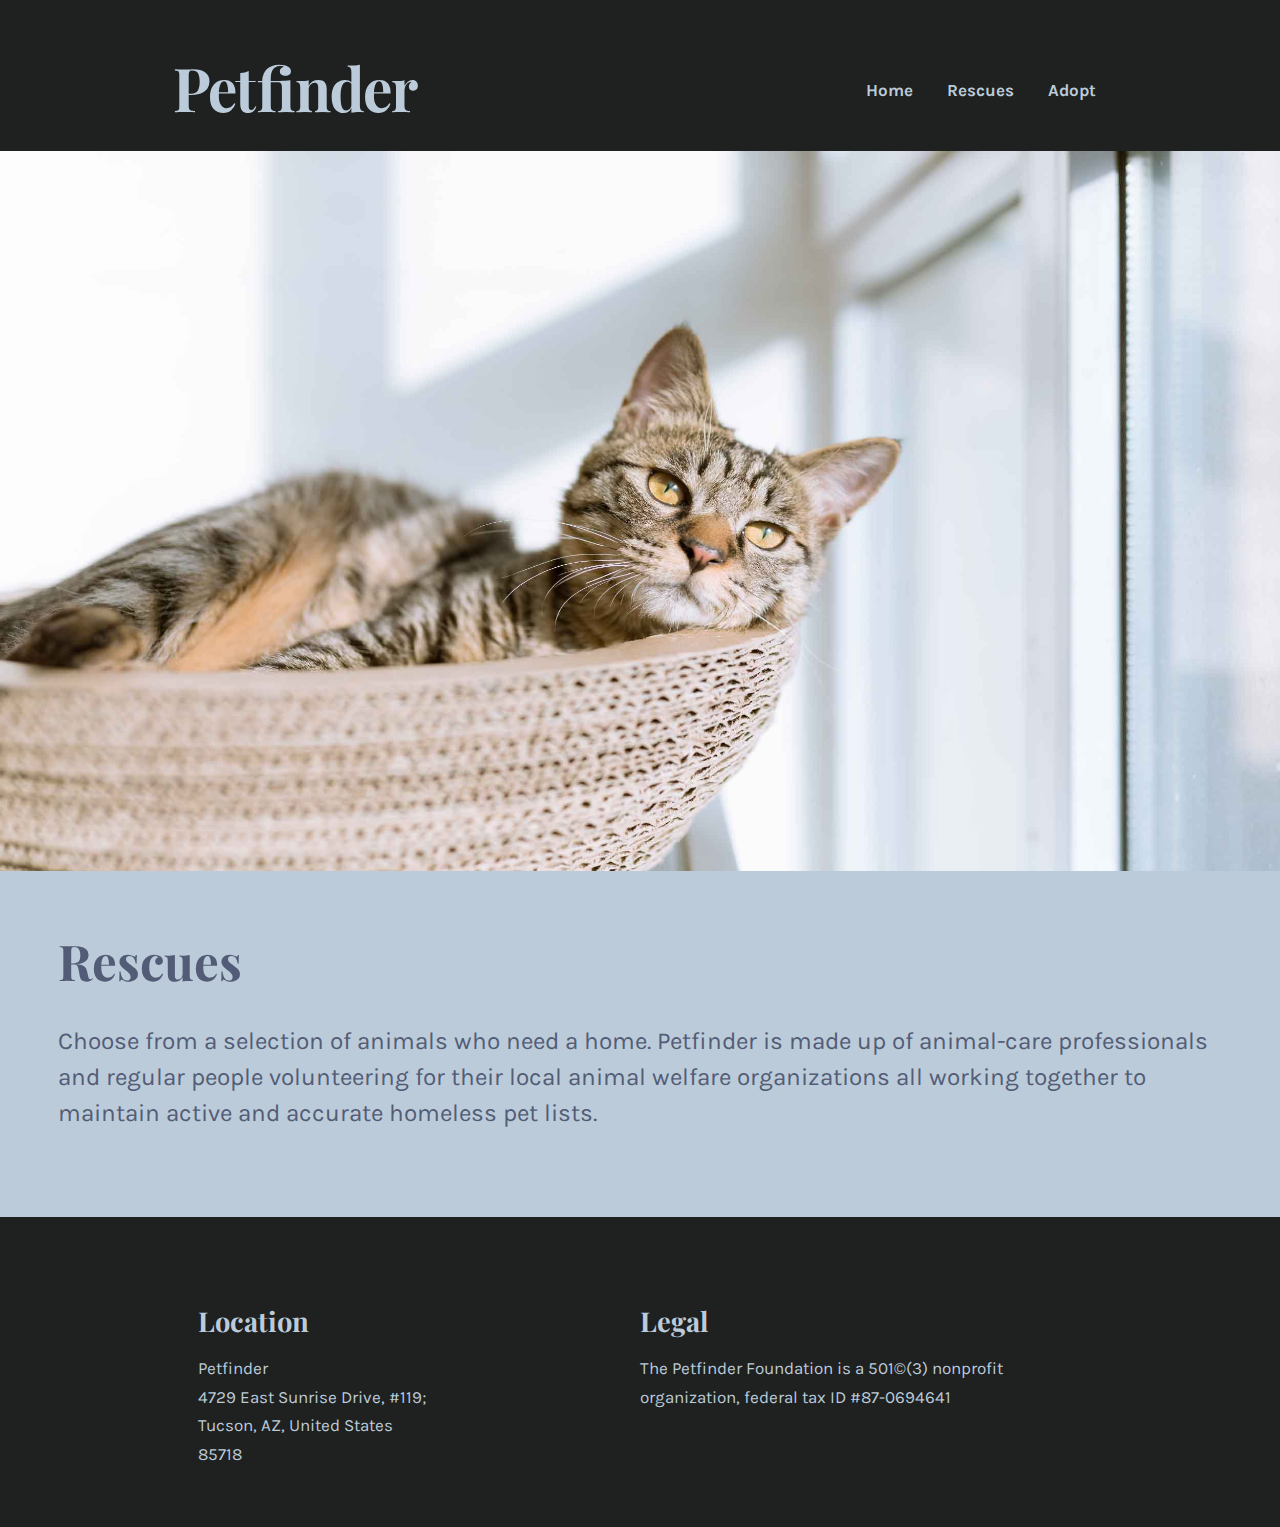
==== adopt.html @ 8b6a77c2 "Update rescues page" ====
<!DOCTYPE html>
<html lang="en-ca">
<head>
  <meta charset="utf-8">
  <title>Rescues</title>
  <meta name="viewport" content="width=device-width,initial-scale=1">
  <link rel="shortcut icon" href="favicon.ico">
  <link rel="icon" type="image/png" href="favicon-196.png">
  <link href="css/modules.css" rel="stylesheet">
  <link href="css/grid.css" rel="stylesheet">
  <link href="css/type.css" rel="stylesheet">
  <link href="css/main.css" rel="stylesheet">
  <link href="https://fonts.googleapis.com/css?family=Karla|Playfair+Display&display=swap" rel="stylesheet">
</head>
<body>

  <ul class="skip-links">
    <li><a href="#main">Jump to main content</a></li>
    <li><a href="#nav">Jump to navigation</a></li>
  </ul>

  <header class="banner black-background" role="banner">
    <section class="wrapper">
      <div class="grid grid-middle gutter">
        <div class="unit xs-1 s-1 m-1-4 l-1-3 pad-t-2 pad-b">
          <a class="logo-link" href="index.html">
            <img class="logo img-flex" src="images/petfinder-logo.svg" alt="The Petfinder logo">
          </a>
        </div>
        <div class="unit xs-1 s-1 m-3-4 l-2-3 pad-t-2">
          <nav role="navigation" id="nav" tabindex="0">
            <ul class="nav-align list-group list-group-inline">
              <li class="gutter-1-2"><a class="nav bold milli" href="index.html">Home</a></li>
              <li class="gutter-1-2"><a class="nav bold milli" href="rescues.html">Rescues</a></li>
              <li class="gutter-1-2"><a class="nav bold milli" href="adopt.html">Adopt</a></li>
            </ul>
          </nav>
        </div>
      </div>
    </section>
    <section class="embed embed-16by9">
      <img class="img-flex embed-item" src="images/banner-image-2.jpg" alt="A pug wearing a furry blanket">
    </section>
  </header>

  <main id="main" role="main" tabindex="0">
    <section class="grid grid-middle blue-background">
      <div class="unit xs-1 s-1 m-1 l-1 island-2">
        <h1 class="navy-text bold nina">Rescues</h1>
        <p class="navy-text giga">Choose from a selection of animals who need a home. Petfinder is made up of animal-care professionals and regular people volunteering for their local animal welfare organizations all working together to maintain active and accurate homeless pet lists.</p>
      </div>
    </section>


  </main>

  <footer class="footer black-background" role="contentinfo">
    <section class="wrapper">
      <div class="grid island-2">
        <div class="unit xs-1 s-1 m-1-2 l-1-2 pad-t">
          <h3 class="blue-text push-1-2">Location</h3>
          <address class="not-italic blue-text milli">
            Petfinder<br>
            4729 East Sunrise Drive, #119;<br>
            Tucson, AZ, United States<br>
            85718
          </address>
        </div>
        <div class="unit xs-1 s-1 m-1-2 l-1-2 pad-t pad-b">
          <h3 class="blue-text push-1-2">Legal</h3>
          <p class="blue-text milli">The Petfinder Foundation is a 501©(3) nonprofit organization, federal tax ID #87-0694641</p>
        </div>
      </div>
    </section>
  </footer>

</body>
</html>
---- css/modules.css ----
/*
 * Modulifier || Code released under the UNLICENSE
 * Code under other copyrights & licenses listed below.
 * https://modulifier.web-dev.tools/#responsive;images;list-group;embed;media-object;icons;hidden;positioning;nice-lists;forms;buttons;accessibility;print
 */

@-moz-viewport { width: device-width; scale: 1; }
@-ms-viewport { width: device-width; scale: 1; }
@-o-viewport { width: device-width; scale: 1; }
@-webkit-viewport { width: device-width; scale: 1; }
@viewport { width: device-width; scale: 1; }

html {
  box-sizing: border-box;
  -moz-text-size-adjust: 100%;
  -ms-text-size-adjust: 100%;
  -webkit-text-size-adjust: 100%;
  text-size-adjust: 100%;
}

*, *::before, *::after {
  box-sizing: inherit;
}

body {
  margin: 0;
}

article,
aside,
details,
figcaption,
figure,
footer,
header,
main,
menu,
nav,
section,
summary {
  display: block;
}

audio,
canvas,
progress,
video {
  display: inline-block;
  vertical-align: baseline;
}

template {
  display: none;
}

details {
  cursor: pointer;
}

audio:not([controls]) {
  display: none;
  height: 0;
}

a,
area,
button,
input,
label,
select,
textarea,
[tabindex] {
  -ms-touch-action: manipulation;
  touch-action: manipulation;
}

img {
  border: 0;
}

.img-flex,
.img-flex img {
  display: block;
  width: 100%;
}

svg {
  fill: currentColor;
}

svg:not(:root) {
  overflow: hidden;
}

svg.img-flex {
  width: 100%;
  height: 100%;
}

.image-replacement, .ir {
  overflow: hidden;
  direction: ltr;
  text-align: left;
  text-indent: 100%;
  white-space: nowrap;
}

.list-group, .list-group-inline, .list-group--inline {
  padding-left: 0;
  list-style-type: none;
}

.list-group > dd {
  margin-left: 0;
}

.list-group-inline::before,
.list-group-inline::after,
.list-group--inline::before,
.list-group--inline::after {
  content: "";
  display: table;
}

.list-group-inline::after,
.list-group--inline::after {
  clear: both;
}

.list-group-inline > li,
.list-group--inline > li {
  display: inline-block;
}

.list-group-inline > dt,
.list-group--inline > dt {
  clear: left;
  float: left;
  width: 11em;
}

.list-group-inline > dd,
.list-group--inline > dd {
  float: left;
  min-width: 12em;
}

.embed {
  margin-left: 0;
  margin-right: 0;
  overflow: hidden;
  position: relative;
  width: 100%;
}

.embed-1by1, .embed--1by1 {
  padding-top: 100%; /* Square */
}

.embed-4by3, .embed--4by3 {
  padding-top: 75%; /* Traditional TV/computer screens */
}

.embed-iso216, .embed--iso216 {
  padding-top: 70.92%; /* A-standard paper sizes */
}

.embed-3by2, .embed--3by2 {
  padding-top: 66.6%; /* Classic 35 mm film & most digital photos, landscape */
}

.embed-2by3, .embed--2by3 {
  padding-top: 150%; /* Classic 35 mm film & most digital photos, portrait */
}

.embed-golden, .embed--golden {
  padding-top: 61.8%; /* The Golden Ratio */
}

.embed-16by9, .embed--16by9 {
  padding-top: 56.25%; /* HD TV */
}

.embed-185by100, .embed--185by100 {
  padding-top: 54.05%; /* Common widescreen cinema */
}

.embed-24by10, .embed--24by10 {
  padding-top: 41.667%; /* Widescreen cinema: 2.4:1 */
}

.embed-3by1, .embed--3by1 {
  padding-top: 33.3333%; /* Panorama photos */
}

.embed-4by1, .embed--4by1 {
  padding-top: 25%; /* Polyvision */
}

.embed-5by1, .embed--5by1 {
  padding-top: 20%; /* Really wide... */
}

.embed-item, .embed__item {
  min-height: 100%;
  left: 0;
  position: absolute;
  top: 0;
  width: 100%;
}

.media {
  overflow: hidden;
}

.media-img, .media__img {
  float: left;
}

.media-img-reversed, .media__img--reversed {
  float: right;
}

.media-img-stacked, .media__img--stacked {
  float: none;
}

.media-body, .media__body {
  overflow: hidden;
  min-width: 12em; /* Slightly less than 200px, responsiveness built in */
}

.icon {
  display: inline-block;
  position: relative;
  background: transparent none no-repeat center center;
  background-size: contain;
  vertical-align: middle;
}

.i-16, .i--16 {
  height: 16px;
  width: 16px;
}

.i-18, .i--18 {
  height: 18px;
  width: 18px;
}

.i-20, .i--20 {
  height: 20px;
  width: 20px;
}

.i-24, .i--24 {
  height: 24px;
  width: 24px;
}

.i-32, .i--32 {
  height: 32px;
  width: 32px;
}

.i-48, .i--48 {
  height: 48px;
  width: 48px;
}

.i-64, .i--64 {
  height: 64px;
  width: 64px;
}

.i-96, .i--96 {
  height: 96px;
  width: 96px;
}

.i-128, .i--128 {
  height: 128px;
  width: 128px;
}

.i-192, .i--192 {
  height: 192px;
  width: 192px;
}

.i-256, .i--256 {
  height: 256px;
  width: 256px;
}

.icon img,
.icon svg {
  left: 0;
  height: 100%;
  position: absolute;
  top: 0;
  width: 100%;
  fill: currentColor;
}

.icon-label {
  vertical-align: middle;
}

.icon-link,
.icon-link:focus,
.icon-link:hover {
  text-decoration: none;
}

[hidden], .hidden {
  /* stylelint-disable declaration-no-important */
  display: none !important;
  visibility: hidden !important;
  /* stylelint-enable */
}

.visually-hidden {
  height: 1px;
  margin: -1px;
  overflow: hidden;
  padding: 0;
  position: absolute;
  width: 1px;
  border: 0;
  clip: rect(0 0 0 0);
  clip-path: inset(50%);
}

.visually-hidden.focusable:active, .visually-hidden.focusable:focus {
  height: auto;
  margin: 0;
  overflow: visible;
  position: static;
  width: auto;
  clip: auto;
  clip-path: none;
}

.invisible {
  visibility: hidden;
}

.chop,
.crop {
  overflow: hidden;
}

.truncate {
  max-width: 100%;
  overflow: hidden;
  width: 100%;
  text-overflow: ellipsis;
  white-space: nowrap;
}

.scrollable {
  max-width: 100%;
  overflow-x: auto;
  overflow-y: hidden;
  -webkit-overflow-scrolling: touch;
}

.flex-row {
  display: -webkit-flex;
  display: -ms-flexbox;
  display: flex;
}

.flex-justify {
  -webkit-justify-content: space-between;
  -ms-flex-pack: space-between;
  justify-content: space-between;
}

.flex-align-center {
  -webkit-align-items: center;
  -ms-flex-align: center;
  align-items: center;
}

.center-text,
.center-flow {
  text-align: center;
}

.center-block {
  margin-left: auto;
  margin-right: auto;
}

.no-auto-margins,
.not-centered {
  /* stylelint-disable declaration-no-important */
  margin-left: 0 !important;
  margin-right: 0 !important;
  /* stylelint-enable */
}

.center-content,
.center-content-vertical,
.center-contents,
.center-contents-vertical {
  display: -webkit-flex;
  display: -ms-flexbox;
  display: flex;
  -webkit-justify-content: center;
  -ms-flex-pack: center;
  justify-content: center;
  -webkit-align-items: center;
  -ms-flex-align: center;
  align-items: center;
  -webkit-align-content: center;
  -ms-flex-line-pack: center;
  align-content: center;
  -webkit-flex-direction: column wrap;
  -ms-flex-direction: column wrap;
  flex-flow: column wrap;
}

.center-content-start,
.center-content-vertical-start,
.center-contents-start,
.center-contents-vertical-start {
  display: -webkit-flex;
  display: -ms-flexbox;
  display: flex;
  -webkit-justify-content: center;
  -ms-flex-pack: center;
  justify-content: center;
  -webkit-flex-direction: column wrap;
  -ms-flex-direction: column wrap;
  flex-flow: column wrap;
}

.center-content-horizontal,
.center-contents-horizontal {
  display: -webkit-flex;
  display: -ms-flexbox;
  display: flex;
  -webkit-justify-content: center;
  -ms-flex-pack: center;
  justify-content: center;
  -webkit-align-items: center;
  -ms-flex-align: center;
  align-items: center;
  -webkit-align-content: center;
  -ms-flex-line-pack: center;
  align-content: center;
  -webkit-flex-direction: row wrap;
  -ms-flex-direction: row wrap;
  flex-flow: row wrap;
}

.clearfix::after {
  content: " ";
  display: block;
  clear: both;
}

.left {
  float: left;
}

.right {
  float: right;
}

.inline {
  display: inline;
}

.block {
  display: block;
}

.inline-block, .ib {
  display: inline-block;
}

.valign-top {
  vertical-align: top;
}

.valign-bottom {
  vertical-align: bottom;
}

.valign-middle {
  vertical-align: middle;
}

.fixed {
  position: fixed;
}

.relative {
  position: relative;
}

[class*="pin-"],
.absolute {
  position: absolute;
}

.static {
  position: static;
}

.zindex-1 {
  z-index: 1;
}

.zindex-2 {
  z-index: 2;
}

.zindex-3 {
  z-index: 3;
}

.zindex-1000 {
  z-index: 1000;
}

.pin-top-left,
.pin-left-top,
.pin-tl,
.pin-lt {
  top: 0;
  left: 0;
}

.pin-top-right,
.pin-right-top,
.pin-tr,
.pin-rt {
  top: 0;
  right: 0;
}

.pin-bottom-left,
.pin-left-bottom,
.pin-bl,
.pin-lb {
  bottom: 0;
  left: 0;
}

.pin-bottom-right,
.pin-right-bottom,
.pin-br,
.pin-rb {
  bottom: 0;
  right: 0;
}

.pin-top-center,
.pin-center-top,
.pin-tc,
.pin-ct {
  left: 50%;
  top: 0;
  transform: translateX(-50%);
}

.pin-bottom-center,
.pin-center-bottom,
.pin-bc,
.pin-cb {
  bottom: 0;
  left: 50%;
  transform: translateX(-50%);
}

.pin-center-left,
.pin-left-center,
.pin-cl,
.pin-lc {
  left: 0;
  top: 50%;
  transform: translateY(-50%);
}

.pin-center-right,
.pin-right-center,
.pin-cr,
.pin-rc {
  right: 0;
  top: 50%;
  transform: translateY(-50%);
}

.pin-center, .pin-c {
  left: 50%;
  top: 50%;
  transform: translate(-50%, -50%);
}

.width-quarter, .w-1-4 {
  width: 25%;
}

.width-half, .w-1-2 {
  width: 50%;
}

.width-full, .w-1 {
  width: 100%;
}

.height-quarter, .h-1-4 {
  height: 25%;
}

.height-half, .h-1-2 {
  height: 50%;
}

.height-full, .h-1 {
  height: 100%;
}

.height-win-quarter, .h-w-1-4 {
  height: 25vh;
  max-height: 46em;
}

.height-win-half, .h-w-1-2 {
  height: 50vh;
  max-height: 46em;
}

.height-win-full, .h-w-1 {
  height: 100vh;
  max-height: 46em;
}

ul {
  list-style-type: none;
}

ul > li::before {
  content: "·";
  float: left;
  margin-left: -1.6em;
  width: 1.3em;
  text-align: right;
}

ol {
  counter-reset: ol-simple-numbers;
  list-style-type: none;
}

ol > li::before {
  float: left;
  margin-left: -1.6em;
  width: 1.3em;
  counter-increment: ol-simple-numbers;
  content: counter(ol-simple-numbers);
  text-align: right;
}

.list-group > li::before,
.list-group-inline > li::before,
.list-group--inline > li::before {
  content: none;
}

/* stylelint-disable no-descending-specificity */

/*
 * (c) Nicolas Gallagher and Jonathan Neal of Normalize.css || MIT License
 *     https://necolas.github.io/normalize.css/
 */

button,
input,
optgroup,
select,
textarea {
  color: inherit;
  font: inherit;
  margin: 0;
}

button,
input {
  overflow: visible;
}

button,
select {
  text-transform: none;
}

button,
html [type="button"],
[type="reset"],
[type="submit"] {
  -webkit-appearance: button;
  cursor: pointer;
}

button[disabled],
html input[disabled] {
  cursor: default;
}

button::-moz-focus-inner,
input::-moz-focus-inner {
  border: 0;
  padding: 0;
}

[type="checkbox"],
[type="radio"] {
  opacity: 0;
  position: absolute;
  height: 1px;
  width: 1px;
}

[type="number"]::-webkit-inner-spin-button,
[type="number"]::-webkit-outer-spin-button {
  height: auto;
}

[type="search"]::-webkit-search-cancel-button,
[type="search"]::-webkit-search-decoration {
  -webkit-appearance: none;
}

fieldset {
  padding-left: 0;
  padding-right: 0;

  border: 0;
  border-top: 2px solid #666;
}

legend {
  color: inherit;
  display: table;
  max-width: 100%;
  padding: 0 .3em 0 0;
  white-space: normal;

  border: 0;

  font-weight: bold;
}

optgroup {
  font-weight: bold;
}

::-webkit-input-placeholder {
  color: inherit;
  opacity: .54;
}

::-webkit-file-upload-button {
  -webkit-appearance: button;
  font: inherit;
}

/* End Normalize.css code */

label,
.label-block {
  display: block;
  cursor: pointer;
}

[type="checkbox"] + label,
[type="radio"] + label,
.label-inline {
  display: inline-block;
}

input:not([type]),
[type="text"],
[type="number"],
[type="search"],
[type="url"],
[type="email"],
[type="password"],
[type="tel"],
[type="datetime-local"],
[type="month"],
[type="week"],
[type="date"],
[type="time"],
[type="range"],
select,
textarea {
  -moz-appearance: none;
  -webkit-appearance: none;
  appearance: none;
}

input,
textarea {
  display: block;
  width: 100%;

  background-color: #fff;
  border: 2px solid #666;
  border-radius: 0;
}

label {
  vertical-align: middle;
}

textarea {
  max-width: 100%;
  min-height: 4em;
  overflow: auto;
}

[type="color"] {
  display: inline-block;
  width: 2em;
}

select {
  display: block;
  width: 100%;

  background-image: url("data:image/svg+xml,%3Csvg xmlns='http://www.w3.org/2000/svg' width='256' height='256' viewBox='0 0 256 256'%3E%3Cpath fill='none' stroke='%23000' stroke-miterlimit='10' stroke-width='70' d='M36.3 82.1l91.9 91.8 91.5-91.8'/%3E%3C/svg%3E");
  background-repeat: no-repeat;
  background-position: calc(100% - .4em) center;
  background-size: 18px auto;
  background-color: #fff;
  border: 2px solid #666;
  border-radius: 0;
}

[type="checkbox"] + label::before {
  content: " ";
  display: inline-block;
  height: 1.8em;
  margin-right: .3em;
  position: relative;
  vertical-align: middle;
  top: -.1em;
  width: 1.8em;

  background-color: #fff;
  background-size: cover;
  border: 2px solid #666;

  line-height: inherit;
}

[type="checkbox"]:checked + label::before {
  background-image: url("data:image/svg+xml,%3Csvg xmlns='http://www.w3.org/2000/svg' width='256' height='256' viewBox='0 0 256 256'%3E%3Cpath fill='none' stroke='%23000' stroke-miterlimit='10' stroke-width='50' d='M49.9 130.1l50.8 50.7L206.1 75.2'/%3E%3C/svg%3E");
}

[type="checkbox"]:focus + label::before {
  outline: 3px solid #000;
  z-index: 1000;
}

[type="radio"] + label::before {
  content: " ";
  display: inline-block;
  height: 1.8em;
  margin-right: .3em;
  position: relative;
  vertical-align: middle;
  top: -.1em;
  width: 1.8em;

  background-color: #fff;
  background-size: cover;
  border: 2px solid #666;
  border-radius: 50%;

  line-height: inherit;
}

[type="radio"]:checked + label::before {
  background-image: url("data:image/svg+xml,%3Csvg xmlns='http://www.w3.org/2000/svg' width='256' height='256' viewBox='0 0 256 256'%3E%3Ccircle cx='128' cy='128' r='70.4'/%3E%3C/svg%3E");
}

[type="radio"]:focus + label::before,
[type="radio"] + label:focus::before {
  box-shadow: 0 0 0 3px #000;
  z-index: 1000;
}

[type="range"] {
  border: 0;
  background-color: #fff;
}

[type="range"]::-webkit-slider-runnable-track {
  height: 6px;

  -webkit-appearance: none;
  appearance: none;
  background-color: #ccc;
  border: 0;
  border-radius: 3px;
}

[type="range"]:active::-webkit-slider-runnable-track {
  background-color: #ccc;
}

[type="range"]::-moz-range-track {
  height: 6px;

  -moz-appearance: none;
  appearance: none;
  background-color: #ccc;
  border: 0;
  border-radius: 3px;
}

[type="range"]:active::-moz-range-track {
  background-color: #ccc;
}

[type="range"]::-ms-track {
  height: 6px;

  -ms-appearance: none;
  appearance: none;
  background-color: #ccc;
  border: 0;
  border-radius: 3px;
}

[type="range"]:active::-ms-track {
  background-color: #ccc;
}

[type="range"]::-webkit-slider-thumb {
  margin-top: -4px;
  height: 16px;
  width: 16px;

  -webkit-appearance: none;
  appearance: none;
  background-color: #000;
  border: none;
  border-radius: 50%;
}

[type="range"]:hover::-webkit-slider-thumb {
  background-color: #000;
}

[type="range"]:active::-webkit-slider-thumb {
  background-color: #000;
}

[type="range"]::-moz-range-thumb {
  margin-top: -4px;
  height: 16px;
  width: 16px;

  -webkit-appearance: none;
  appearance: none;
  background-color: #000;
  border: none;
  border-radius: 50%;
}

[type="range"]:hover::-moz-range-thumb {
  background-color: #000;
}

[type="range"]:active::-moz-range-thumb {
  background-color: #000;
}

[type="range"]::-ms-thumb {
  margin-top: -4px;
  height: 16px;
  width: 16px;

  -webkit-appearance: none;
  appearance: none;
  background-color: #000;
  border: none;
  border-radius: 50%;
}

[type="range"]:hover::-ms-thumb {
  background-color: #000;
}

[type="range"]:active::-ms-thumb {
  background-color: #000;
}

[type="checkbox"].hide-custom-input + label::before,
[type="checkbox"] + .hide-custom-input::before,
[type="radio"].hide-custom-input + label::before,
[type="radio"] + .hide-custom-input::before {
  content: none;
  display: none;
}

/* stylelint-enable */

.link-box {
  display: block;
  text-decoration: none;
}

/* stylelint-disable no-descending-specificity */

button,
.btn {
  cursor: pointer;
  display: inline-block;
  margin: 0;
  overflow: visible;
  padding: .375em .75em .42em;
  -webkit-appearance: none;
  -moz-appearance: none;
  appearance: none;
  background-color: #333;
  border-radius: 4px;
  border: 3px solid #333;
  color: #fff;
  font: inherit;
  text-decoration: none;
  text-transform: none;
}

button::-moz-focus-inner {
  border: 0;
  padding: 0;
}

/* stylelint-enable */

button:focus,
button:hover,
.btn:focus,
.btn:hover {
  background-color: #000;
  border-color: #000;
  color: #fff;
}

button[disabled] {
  cursor: default;
}

.btn-light, .btn--light {
  background-color: #e2e2e2;
  border-color: #e2e2e2;
  color: #000;
}

.btn-light:focus,
.btn-light:hover,
.btn--light:focus,
.btn--light:hover {
  background-color: #666;
  border-color: #666;
  color: #fff;
}

.btn-ghost,
.btn--ghost {
  background-color: transparent;
  border-color: #333;
  color: #000;
}

.btn-ghost:focus,
.btn-ghost:hover,
.btn--ghost:focus,
.btn--ghost:hover {
  background-color: #e2e2e2;
  border-color: #000;
  color: #000;
}

.btn-link {
  display: inline;
  padding: 0;
  background-color: transparent;
  border-radius: 0;
  border: 0;
  color: inherit;
}

.btn-link:focus,
.btn-link:hover {
  background-color: transparent;
  color: inherit;
}

a:hover, a:active {
  outline: none;
}

a:focus,
[tabindex="0"]:focus,
details:focus,
summary:focus,
input:focus,
textarea:focus,
button:focus,
select:focus {
  outline: 3px solid #000;
  outline-offset: 0;
}

a:focus, [tabindex="0"]:focus {
  outline-offset: 3px;
}

.skip-links {
  margin: 0;
  padding: 0;
  list-style-type: none;
}

.skip-links > li::before {
  content: none; /* Remove the bullets if nice lists is selected */
}

.skip-links a,
.skip-links button {
  padding: .5em .75em;
  position: absolute;
  top: -10em;
  z-index: 10000; /* To make sure they're always on top */
  background-color: #000;
  border: 0;
  color: #fff;
  font-size: 1.125rem;
  font-weight: bold;
  text-decoration: none;
}

.skip-links a:focus,
.skip-links button:focus {
  outline-offset: 3px;
  top: 0;
}

[aria-busy="true"] {
  cursor: progress;
}

[aria-controls] {
  cursor: pointer;
}

[aria-disabled] {
  cursor: default;
}

.print-only {
  display: none;
  visibility: hidden;
}

.page-break-before {
  page-break-before: always;
}

.page-break-after {
  page-break-after: always;
}

.no-page-break-inside {
  page-break-inside: avoid;
}

@media print {

  /* stylelint-disable declaration-no-important */

  .no-print {
    display: none !important;
    visibility: hidden !important;
  }

  .print-only,
  .force-print {
    display: block !important;
    visibility: visible !important;
  }

  /* stylelint-enable */

  .visually-hidden.force-print {
    height: auto;
    margin: 0;
    overflow: visible;
    padding: 0;
    position: static;
    width: auto;
    border: 0;
    clip: initial;
    clip-path: none;
  }

  /*
   * (c) Fabien Sa || MIT License
   *     http://bafs.github.io/Gutenberg/
   */

  table,
  blockquote,
  pre,
  code,
  figure,
  li,
  hr,
  ul,
  ol,
  a,
  tr {
    page-break-inside: avoid;
  }

  h1, h2, h3, h4, h5, h6, p, a {
    orphans: 3;
    widows: 3;
  }

  h1,
  h2,
  h3,
  h4,
  h5,
  h6 {
    page-break-after: avoid;
    page-break-inside: avoid;
  }

  h1 + p,
  h2 + p,
  h3 + p,
  h4 + p,
  h5 + p,
  h6 + p {
    page-break-before: avoid;
  }

  img {
    page-break-after: auto;
    page-break-before: auto;
    page-break-inside: avoid;
  }

  /* stylelint-disable declaration-no-important */

  pre {
    white-space: pre-wrap !important;
    word-wrap: break-word;
  }

  /* stylelint-enable */

  /* End Gutenberg code */

  /*
   * (c) HTML5 Boilerplate || MIT License
   *     https://html5boilerplate.com/
   */

  /* stylelint-disable declaration-no-important */

  *, *::before, *::after, *::first-letter, *::first-line {
    background: none transparent !important;
    color: #000 !important;
    box-shadow: none !important;
    text-shadow: none !important;
  }

  /* stylelint-enable */

  a, a:visited {
    text-decoration: underline;
  }

  a[href]::after {
    content: " (" attr(href) ")";
  }

  abbr[title]::after {
    content: " (" attr(title) ")";
  }

  a[href^="#"]::after,
  a[href^="javascript:"]::after,
  a.no-print-href::after,
  a.href-no-print::after {
    content: "";
  }

  thead {
    display: table-header-group;
  }

  /* End HTML5 Boilerplate code */

}
---- css/grid.css ----
/*
  Gridifier || Code released under the UNLICENSE
  https://gridifier.web-dev.tools/#xs,4,0,0,0;s,4,25,0,0;m,4,38,1,1;l,4,60,1,1
*/

.grid {
  margin: 0;
  padding: 0;
  letter-spacing: -.31em;
  text-rendering: optimizeSpeed;
  display: -webkit-flex;
  display: -ms-flexbox;
  display: flex;
  -webkit-flex-flow: row wrap;
  -ms-flex-flow: row wrap;
  flex-flow: row wrap;
}

.grid-bottom {
  -webkit-align-items: flex-end;
  -ms-align-items: flex-end;
  align-items: flex-end;
}

.grid-middle {
  -webkit-align-items: center;
  -ms-align-items: center;
  align-items: center;
}

.grid-stretch {
  -webkit-align-items: stretch;
  -ms-align-items: stretch;
  align-items: stretch;
}

.opera-only :-o-prefocus,
.grid {
  word-spacing: -.43em;
}

.unit {
  letter-spacing: normal;
  text-rendering: auto;
  vertical-align: top;
  word-spacing: normal;
  display: inline-block;
  visibility: visible;
}

.grid-bottom .unit {
  vertical-align: bottom;
}

.grid-middle .unit {
  vertical-align: middle;
}

[class*="unit-push-"],
[class*="unit-pull-"] {
  position: relative;
}

.unit-content-distribute {
  display: -ms-flexbox;
  display: -webkit-flex;
  display: flex;
  -ms-flex-direction: column;
  -webkit-flex-direction: column;
  flex-direction: column;
  -ms-flex-pack: justify;
  -webkit-justify-content: space-between;
  justify-content: space-between;
}

.unit-content-center,
.unit-content-center-vertical {
  display: -webkit-flex;
  display: -ms-flexbox;
  display: flex;
  -webkit-justify-content: center;
  -ms-flex-pack: center;
  justify-content: center;
  -webkit-align-items: center;
  -ms-flex-align: center;
  align-items: center;
  -webkit-align-content: center;
  -ms-flex-line-pack: center;
  align-content: center;
  -webkit-flex-direction: column wrap;
  -ms-flex-direction: column wrap;
  flex-flow: column wrap;
}

.unit-content-center-horizontal {
  display: -webkit-flex;
  display: -ms-flexbox;
  display: flex;
  -webkit-justify-content: center;
  -ms-flex-pack: center;
  justify-content: center;
  -webkit-align-items: center;
  -ms-flex-align: center;
  align-items: center;
  -webkit-align-content: center;
  -ms-flex-line-pack: center;
  align-content: center;
  -webkit-flex-direction: row wrap;
  -ms-flex-direction: row wrap;
  flex-flow: row wrap;
}

.content-fill,
.content-stretch {
  -ms-flex-grow: 2;
  -webkit-flex-grow: 2;
  flex-grow: 2;
  max-width: 100%; /* @bugfix: IE 10, 11 */
}

.content-shrink {
  -ms-align-self: center;
  -webkit-align-self: center;
  align-self: center;
}

.unit-xs-hidden,
.xs-0 {
  display: none;
  visibility: hidden;
}

.unit-xs-centered {
  margin: 0 auto;
}

.unit-xs-1,
.xs-1 {
  display: block;
  visibility: visible;
  width: 100%;
}

.unit-xs-1-2,
.xs-1-2 {
  width: 50%;
}

.unit-xs-1-3,
.xs-1-3 {
  width: 33.3333%;
}

.unit-xs-2-3,
.xs-2-3 {
  width: 66.6667%;
}

.unit-xs-1-4,
.xs-1-4 {
  width: 25%;
}

.unit-xs-3-4,
.xs-3-4 {
  width: 75%;
}

.unit-xs-1-2,
.xs-1-2,
.unit-xs-1-3,
.xs-1-3,
.unit-xs-2-3,
.xs-2-3,
.unit-xs-1-4,
.xs-1-4,
.unit-xs-3-4,
.xs-3-4 {
  display: inline-block;
  visibility: visible;
}

.unit-xs-1-2[class*="-content-"],
.xs-1-2[class*="-content-"],
.unit-xs-1-3[class*="-content-"],
.xs-1-3[class*="-content-"],
.unit-xs-2-3[class*="-content-"],
.xs-2-3[class*="-content-"],
.unit-xs-1-4[class*="-content-"],
.xs-1-4[class*="-content-"],
.unit-xs-3-4[class*="-content-"],
.xs-3-4[class*="-content-"] {
  display: -webkit-flex;
  display: -ms-flexbox;
  display: flex;
}

.unit-xs-content-distribute,
.xs-content-distribute {
  display: -ms-flexbox;
  display: -webkit-flex;
  display: flex;
  -ms-flex-direction: column;
  -webkit-flex-direction: column;
  flex-direction: column;
  -ms-flex-pack: justify;
  -webkit-justify-content: space-between;
  justify-content: space-between;
}

.unit-xs-content-center,
.unit-xs-content-center-vertical {
  display: -webkit-flex;
  display: -ms-flexbox;
  display: flex;
  -webkit-justify-content: center;
  -ms-flex-pack: center;
  justify-content: center;
  -webkit-align-items: center;
  -ms-flex-align: center;
  align-items: center;
  -webkit-align-content: center;
  -ms-flex-line-pack: center;
  align-content: center;
  -webkit-flex-direction: column wrap;
  -ms-flex-direction: column wrap;
  flex-flow: column wrap;
}

.unit-xs-content-center-horizontal {
  display: -webkit-flex;
  display: -ms-flexbox;
  display: flex;
  -webkit-justify-content: center;
  -ms-flex-pack: center;
  justify-content: center;
  -webkit-align-items: center;
  -ms-flex-align: center;
  align-items: center;
  -webkit-align-content: center;
  -ms-flex-line-pack: center;
  align-content: center;
  -webkit-flex-direction: row wrap;
  -ms-flex-direction: row wrap;
  flex-flow: row wrap;
}

.xs-content-fill,
.xs-content-stretch {
  -ms-flex-grow: 2;
  -webkit-flex-grow: 2;
  flex-grow: 2;
  max-width: 100%; /* @bugfix: IE 10, 11 */
}

.xs-content-shrink {
  -ms-align-self: center;
  -webkit-align-self: center;
  align-self: center;
}

@media only screen and (min-width: 25em) {

  .unit-s-hidden,
  .s-0 {
    display: none;
    visibility: hidden;
  }

  .unit-s-centered {
    margin: 0 auto;
  }

  .unit-s-1,
  .s-1 {
    display: block;
    visibility: visible;
    width: 100%;
  }

  .unit-s-1-2,
  .s-1-2 {
    width: 50%;
  }

  .unit-s-1-3,
  .s-1-3 {
    width: 33.3333%;
  }

  .unit-s-2-3,
  .s-2-3 {
    width: 66.6667%;
  }

  .unit-s-1-4,
  .s-1-4 {
    width: 25%;
  }

  .unit-s-3-4,
  .s-3-4 {
    width: 75%;
  }

  .unit-s-1-2,
  .s-1-2,
  .unit-s-1-3,
  .s-1-3,
  .unit-s-2-3,
  .s-2-3,
  .unit-s-1-4,
  .s-1-4,
  .unit-s-3-4,
  .s-3-4 {
    display: inline-block;
    visibility: visible;
  }

  .unit-s-1-2[class*="-content-"],
  .s-1-2[class*="-content-"],
  .unit-s-1-3[class*="-content-"],
  .s-1-3[class*="-content-"],
  .unit-s-2-3[class*="-content-"],
  .s-2-3[class*="-content-"],
  .unit-s-1-4[class*="-content-"],
  .s-1-4[class*="-content-"],
  .unit-s-3-4[class*="-content-"],
  .s-3-4[class*="-content-"] {
    display: -webkit-flex;
    display: -ms-flexbox;
    display: flex;
  }

  .unit-s-content-distribute,
  .s-content-distribute {
    display: -ms-flexbox;
    display: -webkit-flex;
    display: flex;
    -ms-flex-direction: column;
    -webkit-flex-direction: column;
    flex-direction: column;
    -ms-flex-pack: justify;
    -webkit-justify-content: space-between;
    justify-content: space-between;
  }

  .unit-s-content-center,
  .unit-s-content-center-vertical {
    display: -webkit-flex;
    display: -ms-flexbox;
    display: flex;
    -webkit-justify-content: center;
    -ms-flex-pack: center;
    justify-content: center;
    -webkit-align-items: center;
    -ms-flex-align: center;
    align-items: center;
    -webkit-align-content: center;
    -ms-flex-line-pack: center;
    align-content: center;
    -webkit-flex-direction: column wrap;
    -ms-flex-direction: column wrap;
    flex-flow: column wrap;
  }

  .unit-s-content-center-horizontal {
    display: -webkit-flex;
    display: -ms-flexbox;
    display: flex;
    -webkit-justify-content: center;
    -ms-flex-pack: center;
    justify-content: center;
    -webkit-align-items: center;
    -ms-flex-align: center;
    align-items: center;
    -webkit-align-content: center;
    -ms-flex-line-pack: center;
    align-content: center;
    -webkit-flex-direction: row wrap;
    -ms-flex-direction: row wrap;
    flex-flow: row wrap;
  }

  .s-content-fill,
  .s-content-stretch {
    -ms-flex-grow: 2;
    -webkit-flex-grow: 2;
    flex-grow: 2;
    max-width: 100%; /* @bugfix: IE 10, 11 */
  }

  .s-content-shrink {
    -ms-align-self: center;
    -webkit-align-self: center;
    align-self: center;
  }

}

@media only screen and (min-width: 38em) {

  .unit-m-hidden,
  .m-0 {
    display: none;
    visibility: hidden;
  }

  .unit-m-centered {
    margin: 0 auto;
  }

  .unit-m-1,
  .m-1 {
    display: block;
    visibility: visible;
    width: 100%;
  }

  .unit-offset-m-0 {
    margin-left: 0;
  }

  .unit-push-m-0,
  .unit-pull-m-0 {
    left: 0;
  }

  .unit-m-1-2,
  .m-1-2 {
    width: 50%;
  }

  .unit-offset-m-1-2 {
    margin-left: 50%;
  }

  .unit-push-m-1-2 {
    left: 50%;
  }

  .unit-pull-m-1-2 {
    left: -50%;
  }

  .unit-m-1-3,
  .m-1-3 {
    width: 33.3333%;
  }

  .unit-offset-m-1-3 {
    margin-left: 33.3333%;
  }

  .unit-push-m-1-3 {
    left: 33.3333%;
  }

  .unit-pull-m-1-3 {
    left: -33.3333%;
  }

  .unit-m-2-3,
  .m-2-3 {
    width: 66.6667%;
  }

  .unit-offset-m-2-3 {
    margin-left: 66.6667%;
  }

  .unit-push-m-2-3 {
    left: 66.6667%;
  }

  .unit-pull-m-2-3 {
    left: -66.6667%;
  }

  .unit-m-1-4,
  .m-1-4 {
    width: 25%;
  }

  .unit-offset-m-1-4 {
    margin-left: 25%;
  }

  .unit-push-m-1-4 {
    left: 25%;
  }

  .unit-pull-m-1-4 {
    left: -25%;
  }

  .unit-m-3-4,
  .m-3-4 {
    width: 75%;
  }

  .unit-offset-m-3-4 {
    margin-left: 75%;
  }

  .unit-push-m-3-4 {
    left: 75%;
  }

  .unit-pull-m-3-4 {
    left: -75%;
  }

  .unit-m-1-2,
  .m-1-2,
  .unit-m-1-3,
  .m-1-3,
  .unit-m-2-3,
  .m-2-3,
  .unit-m-1-4,
  .m-1-4,
  .unit-m-3-4,
  .m-3-4 {
    display: inline-block;
    visibility: visible;
  }

  .unit-m-1-2[class*="-content-"],
  .m-1-2[class*="-content-"],
  .unit-m-1-3[class*="-content-"],
  .m-1-3[class*="-content-"],
  .unit-m-2-3[class*="-content-"],
  .m-2-3[class*="-content-"],
  .unit-m-1-4[class*="-content-"],
  .m-1-4[class*="-content-"],
  .unit-m-3-4[class*="-content-"],
  .m-3-4[class*="-content-"] {
    display: -webkit-flex;
    display: -ms-flexbox;
    display: flex;
  }

  .unit-m-content-distribute,
  .m-content-distribute {
    display: -ms-flexbox;
    display: -webkit-flex;
    display: flex;
    -ms-flex-direction: column;
    -webkit-flex-direction: column;
    flex-direction: column;
    -ms-flex-pack: justify;
    -webkit-justify-content: space-between;
    justify-content: space-between;
  }

  .unit-m-content-center,
  .unit-m-content-center-vertical {
    display: -webkit-flex;
    display: -ms-flexbox;
    display: flex;
    -webkit-justify-content: center;
    -ms-flex-pack: center;
    justify-content: center;
    -webkit-align-items: center;
    -ms-flex-align: center;
    align-items: center;
    -webkit-align-content: center;
    -ms-flex-line-pack: center;
    align-content: center;
    -webkit-flex-direction: column wrap;
    -ms-flex-direction: column wrap;
    flex-flow: column wrap;
  }

  .unit-m-content-center-horizontal {
    display: -webkit-flex;
    display: -ms-flexbox;
    display: flex;
    -webkit-justify-content: center;
    -ms-flex-pack: center;
    justify-content: center;
    -webkit-align-items: center;
    -ms-flex-align: center;
    align-items: center;
    -webkit-align-content: center;
    -ms-flex-line-pack: center;
    align-content: center;
    -webkit-flex-direction: row wrap;
    -ms-flex-direction: row wrap;
    flex-flow: row wrap;
  }

  .m-content-fill,
  .m-content-stretch {
    -ms-flex-grow: 2;
    -webkit-flex-grow: 2;
    flex-grow: 2;
    max-width: 100%; /* @bugfix: IE 10, 11 */
  }

  .m-content-shrink {
    -ms-align-self: center;
    -webkit-align-self: center;
    align-self: center;
  }

}

@media only screen and (min-width: 60em) {

  .unit-l-hidden,
  .l-0 {
    display: none;
    visibility: hidden;
  }

  .unit-l-centered {
    margin: 0 auto;
  }

  .unit-l-1,
  .l-1 {
    display: block;
    visibility: visible;
    width: 100%;
  }

  .unit-offset-l-0 {
    margin-left: 0;
  }

  .unit-push-l-0,
  .unit-pull-l-0 {
    left: 0;
  }

  .unit-l-1-2,
  .l-1-2 {
    width: 50%;
  }

  .unit-offset-l-1-2 {
    margin-left: 50%;
  }

  .unit-push-l-1-2 {
    left: 50%;
  }

  .unit-pull-l-1-2 {
    left: -50%;
  }

  .unit-l-1-3,
  .l-1-3 {
    width: 33.3333%;
  }

  .unit-offset-l-1-3 {
    margin-left: 33.3333%;
  }

  .unit-push-l-1-3 {
    left: 33.3333%;
  }

  .unit-pull-l-1-3 {
    left: -33.3333%;
  }

  .unit-l-2-3,
  .l-2-3 {
    width: 66.6667%;
  }

  .unit-offset-l-2-3 {
    margin-left: 66.6667%;
  }

  .unit-push-l-2-3 {
    left: 66.6667%;
  }

  .unit-pull-l-2-3 {
    left: -66.6667%;
  }

  .unit-l-1-4,
  .l-1-4 {
    width: 25%;
  }

  .unit-offset-l-1-4 {
    margin-left: 25%;
  }

  .unit-push-l-1-4 {
    left: 25%;
  }

  .unit-pull-l-1-4 {
    left: -25%;
  }

  .unit-l-3-4,
  .l-3-4 {
    width: 75%;
  }

  .unit-offset-l-3-4 {
    margin-left: 75%;
  }

  .unit-push-l-3-4 {
    left: 75%;
  }

  .unit-pull-l-3-4 {
    left: -75%;
  }

  .unit-l-1-2,
  .l-1-2,
  .unit-l-1-3,
  .l-1-3,
  .unit-l-2-3,
  .l-2-3,
  .unit-l-1-4,
  .l-1-4,
  .unit-l-3-4,
  .l-3-4 {
    display: inline-block;
    visibility: visible;
  }

  .unit-l-1-2[class*="-content-"],
  .l-1-2[class*="-content-"],
  .unit-l-1-3[class*="-content-"],
  .l-1-3[class*="-content-"],
  .unit-l-2-3[class*="-content-"],
  .l-2-3[class*="-content-"],
  .unit-l-1-4[class*="-content-"],
  .l-1-4[class*="-content-"],
  .unit-l-3-4[class*="-content-"],
  .l-3-4[class*="-content-"] {
    display: -webkit-flex;
    display: -ms-flexbox;
    display: flex;
  }

  .unit-l-content-distribute,
  .l-content-distribute {
    display: -ms-flexbox;
    display: -webkit-flex;
    display: flex;
    -ms-flex-direction: column;
    -webkit-flex-direction: column;
    flex-direction: column;
    -ms-flex-pack: justify;
    -webkit-justify-content: space-between;
    justify-content: space-between;
  }

  .unit-l-content-center,
  .unit-l-content-center-vertical {
    display: -webkit-flex;
    display: -ms-flexbox;
    display: flex;
    -webkit-justify-content: center;
    -ms-flex-pack: center;
    justify-content: center;
    -webkit-align-items: center;
    -ms-flex-align: center;
    align-items: center;
    -webkit-align-content: center;
    -ms-flex-line-pack: center;
    align-content: center;
    -webkit-flex-direction: column wrap;
    -ms-flex-direction: column wrap;
    flex-flow: column wrap;
  }

  .unit-l-content-center-horizontal {
    display: -webkit-flex;
    display: -ms-flexbox;
    display: flex;
    -webkit-justify-content: center;
    -ms-flex-pack: center;
    justify-content: center;
    -webkit-align-items: center;
    -ms-flex-align: center;
    align-items: center;
    -webkit-align-content: center;
    -ms-flex-line-pack: center;
    align-content: center;
    -webkit-flex-direction: row wrap;
    -ms-flex-direction: row wrap;
    flex-flow: row wrap;
  }

  .l-content-fill,
  .l-content-stretch {
    -ms-flex-grow: 2;
    -webkit-flex-grow: 2;
    flex-grow: 2;
    max-width: 100%; /* @bugfix: IE 10, 11 */
  }

  .l-content-shrink {
    -ms-align-self: center;
    -webkit-align-self: center;
    align-self: center;
  }

}
---- css/type.css ----
/*
  Typografier || Code released under the UNLICENSE
  https://typografier.web-dev.tools/#0,100,1.3,1.067,0;38,110,1.4,1.125,1;60,120,1.5,1.125,1;90,130,1.5,1.125,1
*/

html {
  font-size: 100%;
  line-height: 1.3;
}

a {
  background-color: transparent;
  -webkit-text-decoration-skip: objects;
}

sub,
sup {
  font-size: .75em;
  line-height: 1px;
  position: relative;
  vertical-align: baseline;
}

sup {
  top: -.5em;
}

sub {
  bottom: -.25em;
}

pre,
code,
kbd,
samp {
  font-size: 1em;
}

abbr[title] {
  border-bottom: none;
  text-decoration: underline;
  text-decoration: underline dotted;
}

b,
strong {
  font-weight: bold;
}

dfn,
caption {
  font-style: italic;
}

hr {
  border: 0;
  border-top: 2px solid #000;
  height: 0;
}

table {
  border-collapse: collapse;
  border-spacing: 0;
  width: 100%;
  table-layout: fixed;
}

caption {
  text-align: left;
}

th,
td {
  border-bottom: 1px solid #000;
  text-align: left;
  vertical-align: top;
}

thead th {
  vertical-align: bottom;

  border-bottom-width: 2px;
}

.text-left {
  text-align: left;
}

.text-right {
  text-align: right;
}

.text-center {
  text-align: center;
}

.normal {
  font-weight: normal;
  font-style: normal;
}

.not-bold {
  font-weight: normal;
}

.not-italic {
  font-style: normal;
}

.bold {
  font-weight: bold;
}

.italic {
  font-style: italic;
}

.text-upper {
  text-transform: uppercase;
}

.text-lower {
  text-transform: lowercase;
}

.wrapper {
  margin-left: auto;
  margin-right: auto;
  max-width: 52em;
  width: 100%;
}

.wrapper-no-center {
  max-width: 52em;
  width: 100%;
}

.max-length {
  margin-left: auto;
  margin-right: auto;
  max-width: 36em;
  width: 100%;
}

.max-length-no-center {
  max-width: 36em;
  width: 100%;
}

h1,
h2,
h3,
h4,
h5,
h6,
p,
ul,
ol,
dl,
dd,
figure,
blockquote,
details,
hr,
fieldset,
pre,
table,
caption,
menu {
  margin: 0 0 1.3rem;
}

.tenamega {
  font-size: 2.0408rem;
  line-height: 2.925rem;
}

.tenakilo {
  font-size: 1.9127rem;
  line-height: 2.6rem;
}

.tena {
  font-size: 1.7926rem;
  line-height: 2.6rem;
}

.nina {
  font-size: 1.68rem;
  line-height: 2.275rem;
}

.yotta {
  font-size: 1.5745rem;
  line-height: 2.275rem;
}

.zetta {
  font-size: 1.4757rem;
  line-height: 1.95rem;
}

h1,
.exa {
  font-size: 1.383rem;
  line-height: 1.95rem;
}

h2,
.peta {
  font-size: 1.2962rem;
  line-height: 1.95rem;
}

h3,
.tera {
  font-size: 1.2148rem;
  line-height: 1.625rem;
}

h4,
.giga {
  font-size: 1.1385rem;
  line-height: 1.625rem;
}

h5,
.mega {
  font-size: 1.067rem;
  line-height: 1.625rem;
}

h6,
.kilo,
input,
textarea {
  font-size: 1rem;
  line-height: 1.3rem;
}

small,
.milli {
  font-size: .9372rem;
  line-height: 1.3rem;
}

.micro {
  font-size: .8784rem;
  line-height: 1.3rem;
}

.nano {
  font-size: .8232rem;
  line-height: 1.3rem;
}

.pico {
  font-size: .7715rem;
  line-height: 1.3rem;
}

ul {
  padding-left: 1em;
}

ol {
  padding-left: 1.6em;
}

input,
option,
select {
  height: calc(1.3rem + .1625rem + .1625rem);
}

[type="color"] {
  width: calc(1.3rem + .1625rem + .1625rem);
}

[type="checkbox"],
[type="radio"] {
  display: inline-block;
  height: auto;
}

.push {
  margin-bottom: 1.3rem;
}

.push-none,
.push-0 {
  margin-bottom: 0;
}

.push-double,
.push-2 {
  margin-bottom: 2.6rem;
}

.push-three-quarters,
.push-3-4 {
  margin-bottom: .975rem;
}

.push-half,
.push-1-2 {
  margin-bottom: .65rem;
}

.push-quarter,
.push-1-4 {
  margin-bottom: .325rem;
}

.push-eighth,
.push-1-8 {
  margin-bottom: .1625rem;
}

.push-right-eighth,
.push-r-1-8 {
  margin-right: .1625rem;
}

.push-right-quarter,
.push-r-1-4 {
  margin-right: .325rem;
}

.push-right-half,
.push-r-1-2 {
  margin-right: .65rem;
}

.push-right-three-quarters,
.push-r-3-4 {
  margin-right: .975rem;
}

.push-right,
.push-r {
  margin-right: 1.3rem;
}

.pad-top,
.pad-t {
  padding-top: 1.3rem;
}

.pad-bottom,
.pad-b {
  padding-bottom: 1.3rem;
}

.pad-top-double,
.pad-t-2 {
  padding-top: 2.6rem;
}

.pad-bottom-double,
.pad-b-2 {
  padding-bottom: 2.6rem;
}

.pad-top-three-quarters,
.pad-t-3-4 {
  padding-top: .975rem;
}

.pad-bottom-three-quarters,
.pad-b-3-4 {
  padding-bottom: .975rem;
}

.pad-top-half,
.pad-t-1-2 {
  padding-top: .65rem;
}

.pad-bottom-half,
.pad-b-1-2 {
  padding-bottom: .65rem;
}

.pad-top-quarter,
.pad-t-1-4 {
  padding-top: .325rem;
}

.pad-bottom-quarter,
.pad-b-1-4 {
  padding-bottom: .325rem;
}

.pad-top-eighth,
.pad-t-1-8 {
  padding-top: .1625rem;
}

.pad-bottom-eighth,
.pad-b-1-8 {
  padding-bottom: .1625rem;
}

.island {
  padding: 1.3rem;
}

.island-double,
.island-2 {
  padding: 2.6rem;
}

.island-three-quarters,
.island-3-4 {
  padding: .975rem;
}

.island-half,
.island-1-2 {
  padding: .65rem;
}

.island-quarter,
.island-1-4,
td,
table th {
  padding: .325rem;
}

.island-eighth,
.island-1-8,
input:not([type="checkbox"]),
input:not([type="radio"]),
textarea {
  padding: .1625rem;
}

.gutter {
  padding-left: 1.3rem;
  padding-right: 1.3rem;
}

.gutter-double,
.gutter-2 {
  padding-left: 2.6rem;
  padding-right: 2.6rem;
}

.gutter-three-quarters,
.gutter-3-4 {
  padding-left: .975rem;
  padding-right: .975rem;
}

.gutter-half,
.gutter-1-2 {
  padding-left: .65rem;
  padding-right: .65rem;
}

.gutter-quarter,
.gutter-1-4,
caption {
  padding-left: .325rem;
  padding-right: .325rem;
}

.gutter-eighth,
.gutter-1-8 {
  padding-left: .1625rem;
  padding-right: .1625rem;
}

.i-1 {
  height: 1.3rem;
  width: 1.3rem;
}

.i-3-4 {
  height: .975rem;
  width: .975rem;
}

.i-1-2 {
  height: .65rem;
  width: .65rem;
}

.i-1-4 {
  height: .325rem;
  width: .325rem;
}

.i-1-8 {
  height: .1625rem;
  width: .1625rem;
}

.i-1-1-2,
.i-3-2 {
  height: 1.95rem;
  width: 1.95rem;
}

.i-1-1-4,
.i-5-4 {
  height: 1.625rem;
  width: 1.625rem;
}

.i-1-3-4,
.i-7-4 {
  height: 2.275rem;
  width: 2.275rem;
}

.i-2 {
  height: 2.6rem;
  width: 2.6rem;
}

select {
  padding: 0 .1625rem;
}

fieldset {
  padding: .325rem 0;

  border: 0;
  border-top: 2px solid #000;
}

legend {
  padding-right: .325rem;
}

@media only screen and (min-width: 38em) {

  html {
    font-size: 110%;
    line-height: 1.4;
  }

  h1,
  h2,
  h3,
  h4,
  h5,
  h6,
  p,
  ul,
  ol,
  dl,
  dd,
  figure,
  blockquote,
  details,
  hr,
  fieldset,
  pre,
  table,
  caption,
  menu {
    margin: 0 0 1.4rem;
  }

  .tenamega {
    font-size: 3.6532rem;
    line-height: 4.9rem;
  }

  .tenakilo {
    font-size: 3.2473rem;
    line-height: 4.55rem;
  }

  .tena {
    font-size: 2.8865rem;
    line-height: 3.85rem;
  }

  .nina {
    font-size: 2.5658rem;
    line-height: 3.5rem;
  }

  .yotta {
    font-size: 2.2807rem;
    line-height: 3.15rem;
  }

  .zetta {
    font-size: 2.0273rem;
    line-height: 2.8rem;
  }

  h1,
  .exa {
    font-size: 1.802rem;
    line-height: 2.45rem;
  }

  h2,
  .peta {
    font-size: 1.6018rem;
    line-height: 2.1rem;
  }

  h3,
  .tera {
    font-size: 1.4238rem;
    line-height: 2.1rem;
  }

  h4,
  .giga {
    font-size: 1.2656rem;
    line-height: 1.75rem;
  }

  h5,
  .mega {
    font-size: 1.125rem;
    line-height: 1.75rem;
  }

  h6,
  .kilo,
  input,
  textarea {
    font-size: 1rem;
    line-height: 1.4rem;
  }

  small,
  .milli {
    font-size: .8889rem;
    line-height: 1.4rem;
  }

  .micro {
    font-size: .7901rem;
    line-height: 1.4rem;
  }

  .nano {
    font-size: .7023rem;
    line-height: 1.05rem;
  }

  .pico {
    font-size: .6243rem;
    line-height: 1.05rem;
  }

  ul,
  ol {
    padding-left: 0;
  }

  ul ul,
  ol ul {
    padding-left: 1em;
  }

  ol ol,
  ul ol {
    padding-left: 1.6em;
  }

  .hang-punc {
    float: left;
    margin-left: -1.4em;
    text-align: right;
    width: 1.3em;
  }

  table {
    margin-left: -.35rem;
    margin-right: -.35rem;
    width: calc(100% + .35rem + .35rem);
  }

  input,
  option,
  select {
    height: calc(1.4rem + .175rem + .175rem);
  }

  [type="color"] {
    width: calc(1.4rem + .175rem + .175rem);
  }

  [type="checkbox"],
  [type="radio"] {
    display: inline-block;
    height: auto;
  }

  .push {
    margin-bottom: 1.4rem;
  }

  .push-none,
  .push-0 {
    margin-bottom: 0;
  }

  .push-double,
  .push-2 {
    margin-bottom: 2.8rem;
  }

  .push-three-quarters,
  .push-3-4 {
    margin-bottom: 1.05rem;
  }

  .push-half,
  .push-1-2 {
    margin-bottom: .7rem;
  }

  .push-quarter,
  .push-1-4 {
    margin-bottom: .35rem;
  }

  .push-eighth,
  .push-1-8 {
    margin-bottom: .175rem;
  }

  .push-right-eighth,
  .push-r-1-8 {
    margin-right: .175rem;
  }

  .push-right-quarter,
  .push-r-1-4 {
    margin-right: .35rem;
  }

  .push-right-half,
  .push-r-1-2 {
    margin-right: .7rem;
  }

  .push-right-three-quarters,
  .push-r-3-4 {
    margin-right: 1.05rem;
  }

  .push-right,
  .push-r {
    margin-right: 1.4rem;
  }

  .pad-top,
  .pad-t {
    padding-top: 1.4rem;
  }

  .pad-bottom,
  .pad-b {
    padding-bottom: 1.4rem;
  }

  .pad-top-double,
  .pad-t-2 {
    padding-top: 2.8rem;
  }

  .pad-bottom-double,
  .pad-b-2 {
    padding-bottom: 2.8rem;
  }

  .pad-top-three-quarters,
  .pad-t-3-4 {
    padding-top: 1.05rem;
  }

  .pad-bottom-three-quarters,
  .pad-b-3-4 {
    padding-bottom: 1.05rem;
  }

  .pad-top-half,
  .pad-t-1-2 {
    padding-top: .7rem;
  }

  .pad-bottom-half,
  .pad-b-1-2 {
    padding-bottom: .7rem;
  }

  .pad-top-quarter,
  .pad-t-1-4 {
    padding-top: .35rem;
  }

  .pad-bottom-quarter,
  .pad-b-1-4 {
    padding-bottom: .35rem;
  }

  .pad-top-eighth,
  .pad-t-1-8 {
    padding-top: .175rem;
  }

  .pad-bottom-eighth,
  .pad-b-1-8 {
    padding-bottom: .175rem;
  }

  .island {
    padding: 1.4rem;
  }

  .island-double,
  .island-2 {
    padding: 2.8rem;
  }

  .island-three-quarters,
  .island-3-4 {
    padding: 1.05rem;
  }

  .island-half,
  .island-1-2 {
    padding: .7rem;
  }

  .island-quarter,
  .island-1-4,
  td,
  table th {
    padding: .35rem;
  }

  .island-eighth,
  .island-1-8,
  input:not([type="checkbox"]),
  input:not([type="radio"]),
  textarea {
    padding: .175rem;
  }

  .gutter {
    padding-left: 1.4rem;
    padding-right: 1.4rem;
  }

  .gutter-double,
  .gutter-2 {
    padding-left: 2.8rem;
    padding-right: 2.8rem;
  }

  .gutter-three-quarters,
  .gutter-3-4 {
    padding-left: 1.05rem;
    padding-right: 1.05rem;
  }

  .gutter-half,
  .gutter-1-2 {
    padding-left: .7rem;
    padding-right: .7rem;
  }

  .gutter-quarter,
  .gutter-1-4,
  caption {
    padding-left: .35rem;
    padding-right: .35rem;
  }

  .gutter-eighth,
  .gutter-1-8 {
    padding-left: .175rem;
    padding-right: .175rem;
  }

  .i-1 {
    height: 1.4rem;
    width: 1.4rem;
  }

  .i-3-4 {
    height: 1.05rem;
    width: 1.05rem;
  }

  .i-1-2 {
    height: .7rem;
    width: .7rem;
  }

  .i-1-4 {
    height: .35rem;
    width: .35rem;
  }

  .i-1-8 {
    height: .175rem;
    width: .175rem;
  }

  .i-1-1-2,
  .i-3-2 {
    height: 2.1rem;
    width: 2.1rem;
  }

  .i-1-1-4,
  .i-5-4 {
    height: 1.75rem;
    width: 1.75rem;
  }

  .i-1-3-4,
  .i-7-4 {
    height: 2.45rem;
    width: 2.45rem;
  }

  .i-2 {
    height: 2.8rem;
    width: 2.8rem;
  }

  select {
    padding: 0 .175rem;
  }

  fieldset {
    padding: .35rem 0;

    border: 0;
    border-top: 2px solid #000;
  }

  legend {
    padding-right: .35rem;
  }

}

@media only screen and (min-width: 60em) {

  html {
    font-size: 120%;
    line-height: 1.5;
  }

  h1,
  h2,
  h3,
  h4,
  h5,
  h6,
  p,
  ul,
  ol,
  dl,
  dd,
  figure,
  blockquote,
  details,
  hr,
  fieldset,
  pre,
  table,
  caption,
  menu {
    margin: 0 0 1.5rem;
  }

  .tenamega {
    font-size: 3.6532rem;
    line-height: 4.875rem;
  }

  .tenakilo {
    font-size: 3.2473rem;
    line-height: 4.5rem;
  }

  .tena {
    font-size: 2.8865rem;
    line-height: 4.125rem;
  }

  .nina {
    font-size: 2.5658rem;
    line-height: 3.375rem;
  }

  .yotta {
    font-size: 2.2807rem;
    line-height: 3rem;
  }

  .zetta {
    font-size: 2.0273rem;
    line-height: 3rem;
  }

  h1,
  .exa {
    font-size: 1.802rem;
    line-height: 2.625rem;
  }

  h2,
  .peta {
    font-size: 1.6018rem;
    line-height: 2.25rem;
  }

  h3,
  .tera {
    font-size: 1.4238rem;
    line-height: 1.875rem;
  }

  h4,
  .giga {
    font-size: 1.2656rem;
    line-height: 1.875rem;
  }

  h5,
  .mega {
    font-size: 1.125rem;
    line-height: 1.5rem;
  }

  h6,
  .kilo,
  input,
  textarea {
    font-size: 1rem;
    line-height: 1.5rem;
  }

  small,
  .milli {
    font-size: .8889rem;
    line-height: 1.5rem;
  }

  .micro {
    font-size: .7901rem;
    line-height: 1.5rem;
  }

  .nano {
    font-size: .7023rem;
    line-height: 1.125rem;
  }

  .pico {
    font-size: .6243rem;
    line-height: 1.125rem;
  }

  ul,
  ol {
    padding-left: 0;
  }

  ul ul,
  ol ul {
    padding-left: 1em;
  }

  ol ol,
  ul ol {
    padding-left: 1.6em;
  }

  .hang-punc {
    float: left;
    margin-left: -1.4em;
    text-align: right;
    width: 1.3em;
  }

  table {
    margin-left: -.375rem;
    margin-right: -.375rem;
    width: calc(100% + .375rem + .375rem);
  }

  input,
  option,
  select {
    height: calc(1.5rem + .1875rem + .1875rem);
  }

  [type="color"] {
    width: calc(1.5rem + .1875rem + .1875rem);
  }

  [type="checkbox"],
  [type="radio"] {
    display: inline-block;
    height: auto;
  }

  .push {
    margin-bottom: 1.5rem;
  }

  .push-none,
  .push-0 {
    margin-bottom: 0;
  }

  .push-double,
  .push-2 {
    margin-bottom: 3rem;
  }

  .push-three-quarters,
  .push-3-4 {
    margin-bottom: 1.125rem;
  }

  .push-half,
  .push-1-2 {
    margin-bottom: .75rem;
  }

  .push-quarter,
  .push-1-4 {
    margin-bottom: .375rem;
  }

  .push-eighth,
  .push-1-8 {
    margin-bottom: .1875rem;
  }

  .push-right-eighth,
  .push-r-1-8 {
    margin-right: .1875rem;
  }

  .push-right-quarter,
  .push-r-1-4 {
    margin-right: .375rem;
  }

  .push-right-half,
  .push-r-1-2 {
    margin-right: .75rem;
  }

  .push-right-three-quarters,
  .push-r-3-4 {
    margin-right: 1.125rem;
  }

  .push-right,
  .push-r {
    margin-right: 1.5rem;
  }

  .pad-top,
  .pad-t {
    padding-top: 1.5rem;
  }

  .pad-bottom,
  .pad-b {
    padding-bottom: 1.5rem;
  }

  .pad-top-double,
  .pad-t-2 {
    padding-top: 3rem;
  }

  .pad-bottom-double,
  .pad-b-2 {
    padding-bottom: 3rem;
  }

  .pad-top-three-quarters,
  .pad-t-3-4 {
    padding-top: 1.125rem;
  }

  .pad-bottom-three-quarters,
  .pad-b-3-4 {
    padding-bottom: 1.125rem;
  }

  .pad-top-half,
  .pad-t-1-2 {
    padding-top: .75rem;
  }

  .pad-bottom-half,
  .pad-b-1-2 {
    padding-bottom: .75rem;
  }

  .pad-top-quarter,
  .pad-t-1-4 {
    padding-top: .375rem;
  }

  .pad-bottom-quarter,
  .pad-b-1-4 {
    padding-bottom: .375rem;
  }

  .pad-top-eighth,
  .pad-t-1-8 {
    padding-top: .1875rem;
  }

  .pad-bottom-eighth,
  .pad-b-1-8 {
    padding-bottom: .1875rem;
  }

  .island {
    padding: 1.5rem;
  }

  .island-double,
  .island-2 {
    padding: 3rem;
  }

  .island-three-quarters,
  .island-3-4 {
    padding: 1.125rem;
  }

  .island-half,
  .island-1-2 {
    padding: .75rem;
  }

  .island-quarter,
  .island-1-4,
  td,
  table th {
    padding: .375rem;
  }

  .island-eighth,
  .island-1-8,
  input:not([type="checkbox"]),
  input:not([type="radio"]),
  textarea {
    padding: .1875rem;
  }

  .gutter {
    padding-left: 1.5rem;
    padding-right: 1.5rem;
  }

  .gutter-double,
  .gutter-2 {
    padding-left: 3rem;
    padding-right: 3rem;
  }

  .gutter-three-quarters,
  .gutter-3-4 {
    padding-left: 1.125rem;
    padding-right: 1.125rem;
  }

  .gutter-half,
  .gutter-1-2 {
    padding-left: .75rem;
    padding-right: .75rem;
  }

  .gutter-quarter,
  .gutter-1-4,
  caption {
    padding-left: .375rem;
    padding-right: .375rem;
  }

  .gutter-eighth,
  .gutter-1-8 {
    padding-left: .1875rem;
    padding-right: .1875rem;
  }

  .i-1 {
    height: 1.5rem;
    width: 1.5rem;
  }

  .i-3-4 {
    height: 1.125rem;
    width: 1.125rem;
  }

  .i-1-2 {
    height: .75rem;
    width: .75rem;
  }

  .i-1-4 {
    height: .375rem;
    width: .375rem;
  }

  .i-1-8 {
    height: .1875rem;
    width: .1875rem;
  }

  .i-1-1-2,
  .i-3-2 {
    height: 2.25rem;
    width: 2.25rem;
  }

  .i-1-1-4,
  .i-5-4 {
    height: 1.875rem;
    width: 1.875rem;
  }

  .i-1-3-4,
  .i-7-4 {
    height: 2.625rem;
    width: 2.625rem;
  }

  .i-2 {
    height: 3rem;
    width: 3rem;
  }

  select {
    padding: 0 .1875rem;
  }

  fieldset {
    padding: .375rem 0;

    border: 0;
    border-top: 2px solid #000;
  }

  legend {
    padding-right: .375rem;
  }

}

@media only screen and (min-width: 90em) {

  html {
    font-size: 130%;
    line-height: 1.5;
  }

  h1,
  h2,
  h3,
  h4,
  h5,
  h6,
  p,
  ul,
  ol,
  dl,
  dd,
  figure,
  blockquote,
  details,
  hr,
  fieldset,
  pre,
  table,
  caption,
  menu {
    margin: 0 0 1.5rem;
  }

  .tenamega {
    font-size: 3.6532rem;
    line-height: 4.875rem;
  }

  .tenakilo {
    font-size: 3.2473rem;
    line-height: 4.5rem;
  }

  .tena {
    font-size: 2.8865rem;
    line-height: 4.125rem;
  }

  .nina {
    font-size: 2.5658rem;
    line-height: 3.375rem;
  }

  .yotta {
    font-size: 2.2807rem;
    line-height: 3rem;
  }

  .zetta {
    font-size: 2.0273rem;
    line-height: 3rem;
  }

  h1,
  .exa {
    font-size: 1.802rem;
    line-height: 2.625rem;
  }

  h2,
  .peta {
    font-size: 1.6018rem;
    line-height: 2.25rem;
  }

  h3,
  .tera {
    font-size: 1.4238rem;
    line-height: 1.875rem;
  }

  h4,
  .giga {
    font-size: 1.2656rem;
    line-height: 1.875rem;
  }

  h5,
  .mega {
    font-size: 1.125rem;
    line-height: 1.5rem;
  }

  h6,
  .kilo,
  input,
  textarea {
    font-size: 1rem;
    line-height: 1.5rem;
  }

  small,
  .milli {
    font-size: .8889rem;
    line-height: 1.5rem;
  }

  .micro {
    font-size: .7901rem;
    line-height: 1.5rem;
  }

  .nano {
    font-size: .7023rem;
    line-height: 1.125rem;
  }

  .pico {
    font-size: .6243rem;
    line-height: 1.125rem;
  }

  ul,
  ol {
    padding-left: 0;
  }

  ul ul,
  ol ul {
    padding-left: 1em;
  }

  ol ol,
  ul ol {
    padding-left: 1.6em;
  }

  .hang-punc {
    float: left;
    margin-left: -1.4em;
    text-align: right;
    width: 1.3em;
  }

  table {
    margin-left: -.375rem;
    margin-right: -.375rem;
    width: calc(100% + .375rem + .375rem);
  }

  input,
  option,
  select {
    height: calc(1.5rem + .1875rem + .1875rem);
  }

  [type="color"] {
    width: calc(1.5rem + .1875rem + .1875rem);
  }

  [type="checkbox"],
  [type="radio"] {
    display: inline-block;
    height: auto;
  }

  .push {
    margin-bottom: 1.5rem;
  }

  .push-none,
  .push-0 {
    margin-bottom: 0;
  }

  .push-double,
  .push-2 {
    margin-bottom: 3rem;
  }

  .push-three-quarters,
  .push-3-4 {
    margin-bottom: 1.125rem;
  }

  .push-half,
  .push-1-2 {
    margin-bottom: .75rem;
  }

  .push-quarter,
  .push-1-4 {
    margin-bottom: .375rem;
  }

  .push-eighth,
  .push-1-8 {
    margin-bottom: .1875rem;
  }

  .push-right-eighth,
  .push-r-1-8 {
    margin-right: .1875rem;
  }

  .push-right-quarter,
  .push-r-1-4 {
    margin-right: .375rem;
  }

  .push-right-half,
  .push-r-1-2 {
    margin-right: .75rem;
  }

  .push-right-three-quarters,
  .push-r-3-4 {
    margin-right: 1.125rem;
  }

  .push-right,
  .push-r {
    margin-right: 1.5rem;
  }

  .pad-top,
  .pad-t {
    padding-top: 1.5rem;
  }

  .pad-bottom,
  .pad-b {
    padding-bottom: 1.5rem;
  }

  .pad-top-double,
  .pad-t-2 {
    padding-top: 3rem;
  }

  .pad-bottom-double,
  .pad-b-2 {
    padding-bottom: 3rem;
  }

  .pad-top-three-quarters,
  .pad-t-3-4 {
    padding-top: 1.125rem;
  }

  .pad-bottom-three-quarters,
  .pad-b-3-4 {
    padding-bottom: 1.125rem;
  }

  .pad-top-half,
  .pad-t-1-2 {
    padding-top: .75rem;
  }

  .pad-bottom-half,
  .pad-b-1-2 {
    padding-bottom: .75rem;
  }

  .pad-top-quarter,
  .pad-t-1-4 {
    padding-top: .375rem;
  }

  .pad-bottom-quarter,
  .pad-b-1-4 {
    padding-bottom: .375rem;
  }

  .pad-top-eighth,
  .pad-t-1-8 {
    padding-top: .1875rem;
  }

  .pad-bottom-eighth,
  .pad-b-1-8 {
    padding-bottom: .1875rem;
  }

  .island {
    padding: 1.5rem;
  }

  .island-double,
  .island-2 {
    padding: 3rem;
  }

  .island-three-quarters,
  .island-3-4 {
    padding: 1.125rem;
  }

  .island-half,
  .island-1-2 {
    padding: .75rem;
  }

  .island-quarter,
  .island-1-4,
  td,
  table th {
    padding: .375rem;
  }

  .island-eighth,
  .island-1-8,
  input:not([type="checkbox"]),
  input:not([type="radio"]),
  textarea {
    padding: .1875rem;
  }

  .gutter {
    padding-left: 1.5rem;
    padding-right: 1.5rem;
  }

  .gutter-double,
  .gutter-2 {
    padding-left: 3rem;
    padding-right: 3rem;
  }

  .gutter-three-quarters,
  .gutter-3-4 {
    padding-left: 1.125rem;
    padding-right: 1.125rem;
  }

  .gutter-half,
  .gutter-1-2 {
    padding-left: .75rem;
    padding-right: .75rem;
  }

  .gutter-quarter,
  .gutter-1-4,
  caption {
    padding-left: .375rem;
    padding-right: .375rem;
  }

  .gutter-eighth,
  .gutter-1-8 {
    padding-left: .1875rem;
    padding-right: .1875rem;
  }

  .i-1 {
    height: 1.5rem;
    width: 1.5rem;
  }

  .i-3-4 {
    height: 1.125rem;
    width: 1.125rem;
  }

  .i-1-2 {
    height: .75rem;
    width: .75rem;
  }

  .i-1-4 {
    height: .375rem;
    width: .375rem;
  }

  .i-1-8 {
    height: .1875rem;
    width: .1875rem;
  }

  .i-1-1-2,
  .i-3-2 {
    height: 2.25rem;
    width: 2.25rem;
  }

  .i-1-1-4,
  .i-5-4 {
    height: 1.875rem;
    width: 1.875rem;
  }

  .i-1-3-4,
  .i-7-4 {
    height: 2.625rem;
    width: 2.625rem;
  }

  .i-2 {
    height: 3rem;
    width: 3rem;
  }

  select {
    padding: 0 .1875rem;
  }

  fieldset {
    padding: .375rem 0;

    border: 0;
    border-top: 2px solid #000;
  }

  legend {
    padding-right: .375rem;
  }

}
---- css/main.css ----
html {
  font-family: Karla, sans-serif;
}

h1, h2, h3, h4 {
  font-family: "Playfair Display", serif;
}

.black-background {
  background-color: #1f2020;
}

.logo {
  max-width: 250px;
  margin: 0 auto;
}

.nav {
  text-decoration: none;
  color: #bbcbd9;
}

.nav:hover {
  color: #fff;
}

.nav-align {
  text-align: center;
}

.pink-background {
  background-color: #ad6570;
}

.navy-background {
  background-color: #535c76;
}

.blue-background {
  background-color: #bbcbd9;
}

.white-text {
  color: #fff;
}

.blue-text {
  color: #bbcbd9;
}

.pink-text {
  color: #ad6570;
}

.navy-text {
  color: #535c76;
}

.btn {
  border-radius: 100px;
}

a {
  text-decoration: none;
}

a:focus {
  outline: 3px solid #000;
}

.nav a:focus {
  outline: 3px solid #000;
}

.white-pink-btn {
  background-color: #fff;
  border-color: #fff;
  color: #ad6570;
}

.white-pink-btn:hover {
  background-color: #1f2020;
  border-color: #1f2020;
  color: #fff;
}

.blue-navy-btn {
  background-color: #bbcbd9;
  border-color: #bbcbd9;
  color: #535c76;
}

.blue-navy-btn:hover {
  background-color: #1f2020;
  border-color: #1f2020;
  color: #bbcbd9;
}

.pink-white-btn {
  background-color: #ad6570;
  border-color: #ad6570;
  color: #fff;
}

.pink-white-btn:hover {
  background-color: #1f2020;
  border-color: #1f2020;
  color: #fff;
}

.white-navy-btn {
  background-color: #fff;
  border-color: #fff;
  color: #535c76;
}

.white-navy-btn:hover {
  background-color: #1f2020;
  border-color: #1f2020;
  color: #fff;
}

.about-petfinder-img {
  background-image: url("../images/about-petfinder.jpg");
  background-size: cover;
  background-position: center right;
}

.find-a-pet-img {
  background-image: url("../images/find-a-pet.jpg");
  background-size: cover;
  background-position: center left;
}

.help-us-out-img {
  background-image: url("../images/help-us-out.jpg");
  background-position: center;
  background-repeat: no-repeat;
  background-size: cover;
}

.luna-img {
  background-image: url("../images/luna.jpg");
  background-size: cover;
  background-position: center left;
}

.bert-and-ernie-img {
  background-image: url("../images/bert-and-ernie.jpg");
  background-size: cover;
  background-position: center left;
}

.mittens-img {
  background-image: url("../images/mittens.jpg");
  background-size: cover;
  background-position: center left;
}

.larry-img {
  background-image: url("../images/larry.jpg");
  background-size: cover;
  background-position: center left;
}

@media only screen and (min-width: 38em) {

  .logo {
    text-align: left;
    margin: 0;
  }

  .nav-align {
    text-align: right;
  }

}
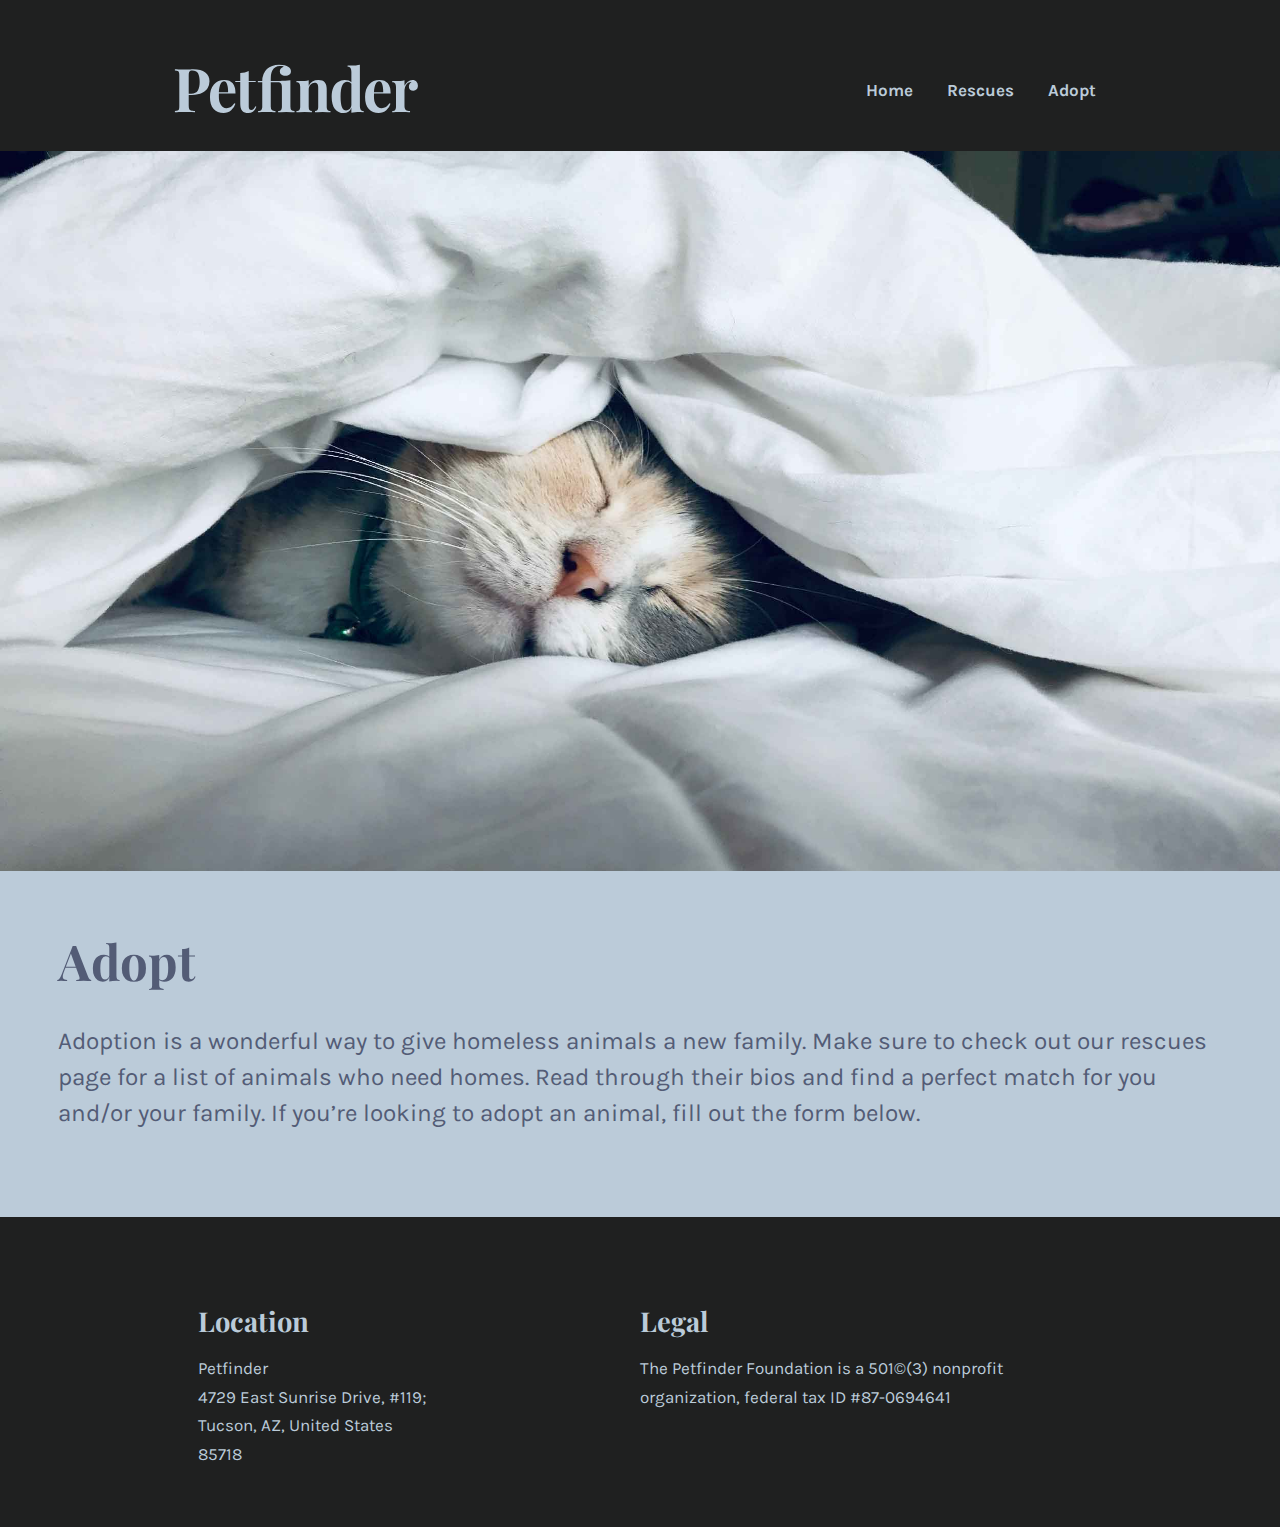
==== commit 1b27471c: "Start adopt page" ====
--- a/adopt.html
+++ b/adopt.html
@@ -2,7 +2,7 @@
 <html lang="en-ca">
 <head>
   <meta charset="utf-8">
-  <title>Rescues</title>
+  <title>Adopt</title>
   <meta name="viewport" content="width=device-width,initial-scale=1">
   <link rel="shortcut icon" href="favicon.ico">
   <link rel="icon" type="image/png" href="favicon-196.png">
@@ -39,15 +39,15 @@
       </div>
     </section>
     <section class="embed embed-16by9">
-      <img class="img-flex embed-item" src="images/banner-image-2.jpg" alt="A pug wearing a furry blanket">
+      <img class="img-flex embed-item" src="images/banner-image-3.jpg" alt="A cat sleeping in a blanket">
     </section>
   </header>
 
   <main id="main" role="main" tabindex="0">
     <section class="grid grid-middle blue-background">
       <div class="unit xs-1 s-1 m-1 l-1 island-2">
-        <h1 class="navy-text bold nina">Rescues</h1>
-        <p class="navy-text giga">Choose from a selection of animals who need a home. Petfinder is made up of animal-care professionals and regular people volunteering for their local animal welfare organizations all working together to maintain active and accurate homeless pet lists.</p>
+        <h1 class="navy-text bold nina">Adopt</h1>
+        <p class="navy-text giga">Adoption is a wonderful way to give homeless animals a new family. Make sure to check out our rescues page for a list of animals who need homes. Read through their bios and find a perfect match for you and/or your family. If you’re looking to adopt an animal, fill out the form below.</p>
       </div>
     </section>
 
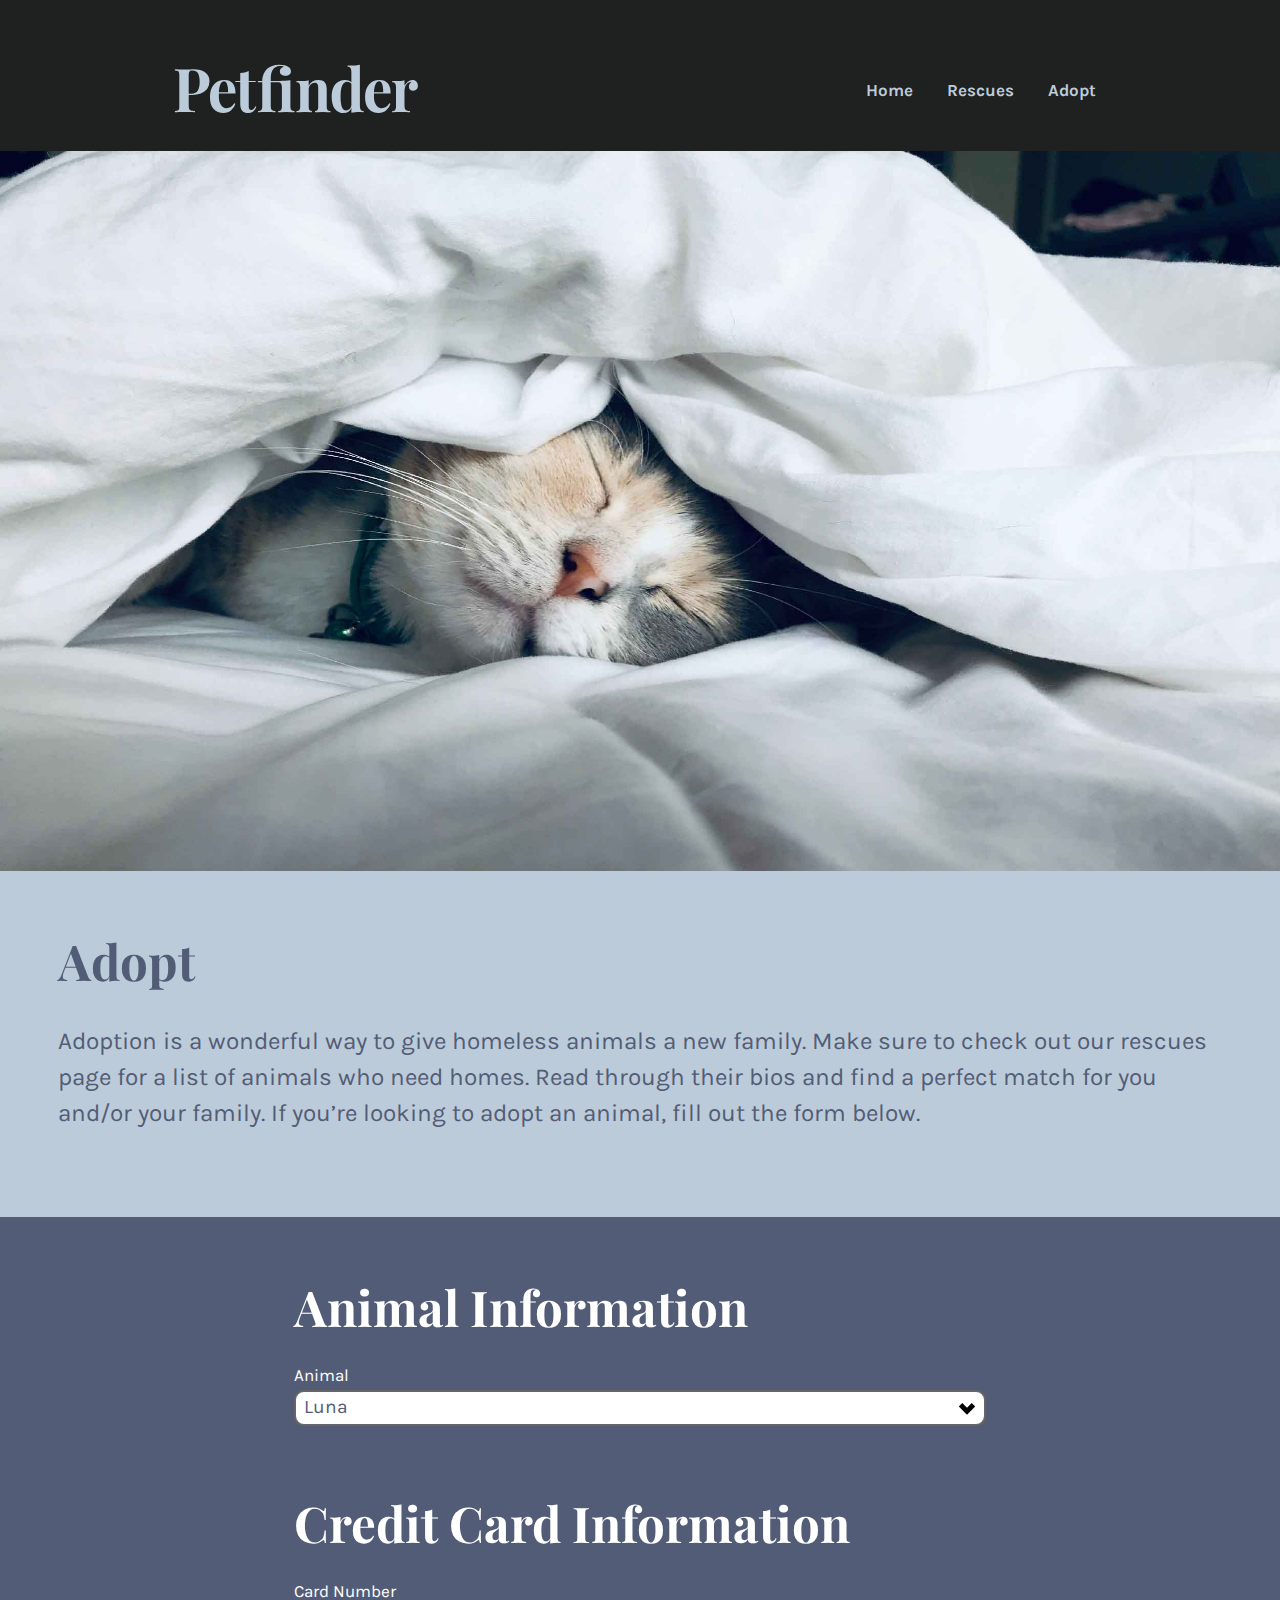
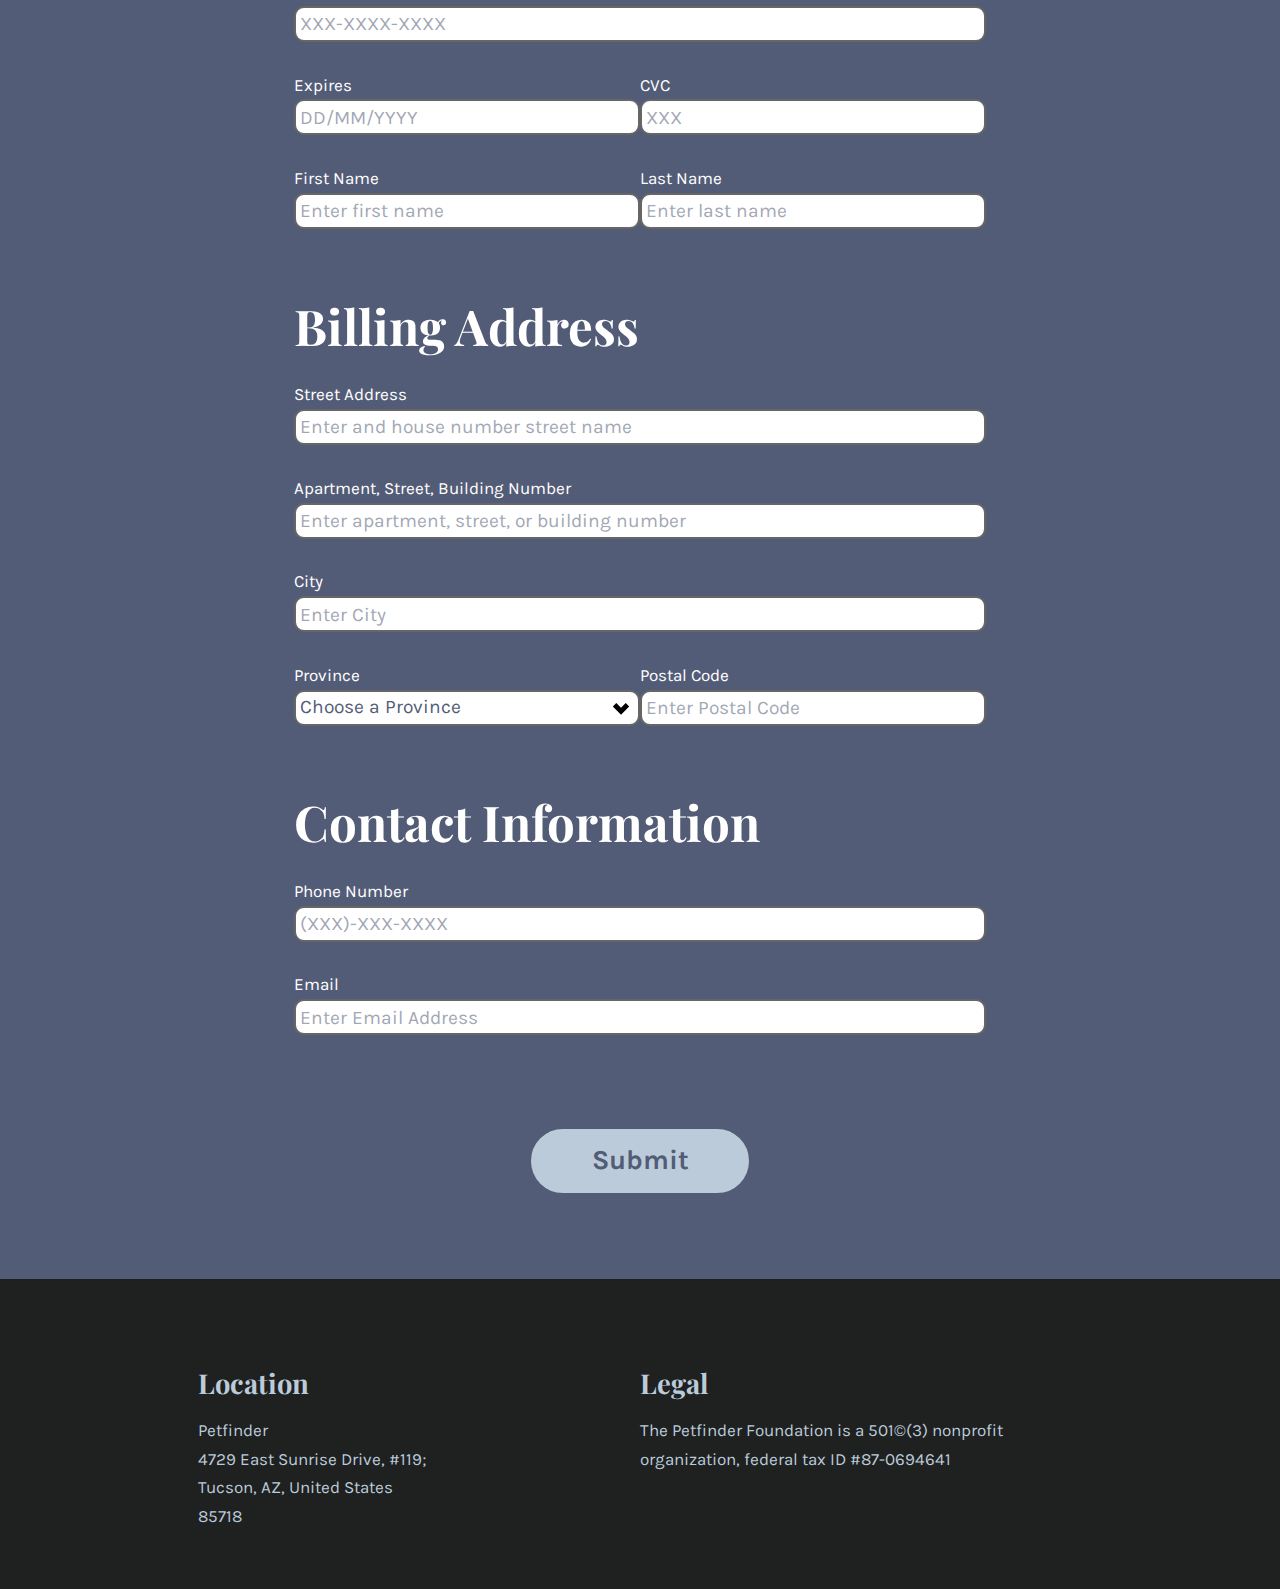
==== commit 25be55ed: "Update adopt page" ====
--- a/adopt.html
+++ b/adopt.html
@@ -51,6 +51,107 @@
       </div>
     </section>
 
+    <section class="gutter-2 navy-background">
+      <article class="pad-t-2 pad-b-2 max-length">
+        <form action="https://formspree.io/xzbzadar" method="POST">
+          <fieldset>
+            <legend class="nina white-text push-1-2">Animal Information</legend>
+            <div class="grid">
+              <div class="unit xs-1 s-1 m-1 l-1 push">
+                <label class="milli white-text" for="animals">Animal</label>
+                <select class="gutter-1-4" id="animals">
+                  <option value="Luna">Luna</option>
+                  <option value="Darya">Bert and Ernie</option>
+                  <option value="Duke">Mittens</option>
+                  <option value="Duke">Larry</option>
+                </select>
+              </div>
+            </div>
+          </fieldset>
+          <fieldset>
+            <legend class="nina white-text push-1-2">Credit Card Information</legend>
+            <div class="grid">
+              <div class="unit xs-1 s-1 m-1 l-1 push">
+                <label class="milli white-text" for="card-number">Card Number</label>
+                <input id="card-number" type="number" placeholder="XXX-XXXX-XXXX" required>
+              </div>
+              <div class="unit xs-1 s-1 m-1-2 l-1-2 push">
+                <label class="milli white-text" for="expires">Expires</label>
+                <input id="expires" type="text" placeholder="DD/MM/YYYY" required>
+              </div>
+              <div class="unit xs-1 s-1 m-1-2 l-1-2 push">
+                <label class="milli white-text" for="cvc">CVC</label>
+                <input id="cvc" type="number" placeholder="XXX" required>
+              </div>
+              <div class="unit xs-1 s-1 m-1-2 l-1-2 push">
+                <label class="milli white-text" for="first-name">First Name</label>
+                <input id="first-name" type="text" placeholder="Enter first name" required>
+              </div>
+              <div class="unit xs-1 s-1 m-1-2 l-1-2 push">
+                <label class="milli white-text" for="last-name">Last Name</label>
+                <input id="last-name" type="text" placeholder="Enter last name" required>
+              </div>
+            </div>
+          </fieldset>
+          <fieldset>
+            <legend class="nina white-text push-1-2">Billing Address</legend>
+            <div class="grid">
+              <div class="unit xs-1 s-1 m-1 l-1 push">
+                <label class="milli white-text" for="address">Street Address</label>
+                <input id="address" type="text" placeholder="Enter and house number street name" required>
+              </div>
+              <div class="unit xs-1 s-1 m-1 l-1 push">
+                <label class="milli white-text" for="apartment">Apartment, Street, Building Number</label>
+                <input id="apartment" type="text" placeholder="Enter apartment, street, or building number">
+              </div>
+              <div class="unit xs-1 s-1 m-1 l-1 push">
+                <label class="milli white-text" for="city">City</label>
+                <input id="city" type="text" placeholder="Enter City" required>
+              </div>
+              <div class="unit xs-1 s-1 m-1-2 l-1-2 push">
+                <label class="milli white-text" for="province">Province</label>
+                <select id="province">
+                  <option value="">Choose a Province</option>
+                  <option>Alberta</option>
+                  <option>British Columbia</option>
+                  <option>Manitoba</option>
+                  <option>New Brunswick</option>
+                  <option>Newfoundland & Labrador</option>
+                  <option>Northwest Territories</option>
+                  <option>Nova Scotia</option>
+                  <option>Nunavut</option>
+                  <option>Ontario</option>
+                  <option>Prince Edward Island</option>
+                  <option>Québec</option>
+                  <option>Saskatchewan</option>
+                  <option>Yukon</option>
+                </select>
+              </div>
+              <div class="space-before unit xs-1 s-1 m-1-2 l-1-2 push">
+                <label class="milli white-text" for="postal">Postal Code</label>
+                <input id="postal" type="text" placeholder="Enter Postal Code" required>
+              </div>
+            </div>
+          </fieldset>
+          <fieldset>
+            <legend class="nina white-text push-1-2">Contact Information</legend>
+            <div class="grid">
+              <div class="unit xs-1 s-1 m-1 l-1 push">
+                <label class="milli white-text" for="phone-number">Phone Number</label>
+                <input id="phone-number" type="tel" placeholder="(XXX)-XXX-XXXX" required>
+              </div>
+              <div class="unit xs-1 s-1 m-1 l-1">
+                <label class="milli white-text" for="email">Email</label>
+                <input id="email" type="email" placeholder="Enter Email Address" required>
+              </div>
+            </div>
+          </fieldset>
+          <div class="pad-t-2 pad-b text-center">
+            <a class="btn blue-navy-btn gutter-2 bold tera" href="#">Submit</a>
+          </div>
+        </form>
+      </article>
+    </section>
 
   </main>
 
--- a/css/main.css
+++ b/css/main.css
@@ -2,7 +2,7 @@
   font-family: Karla, sans-serif;
 }
 
-h1, h2, h3, h4 {
+h1, h2, h3, h4, legend {
   font-family: "Playfair Display", serif;
 }
 
@@ -163,6 +163,15 @@
   background-position: center left;
 }
 
+fieldset {
+  border: none;
+}
+
+input, textarea, select {
+  color: #535c76;
+  border-radius: 10px;
+}
+
 @media only screen and (min-width: 38em) {
 
   .logo {
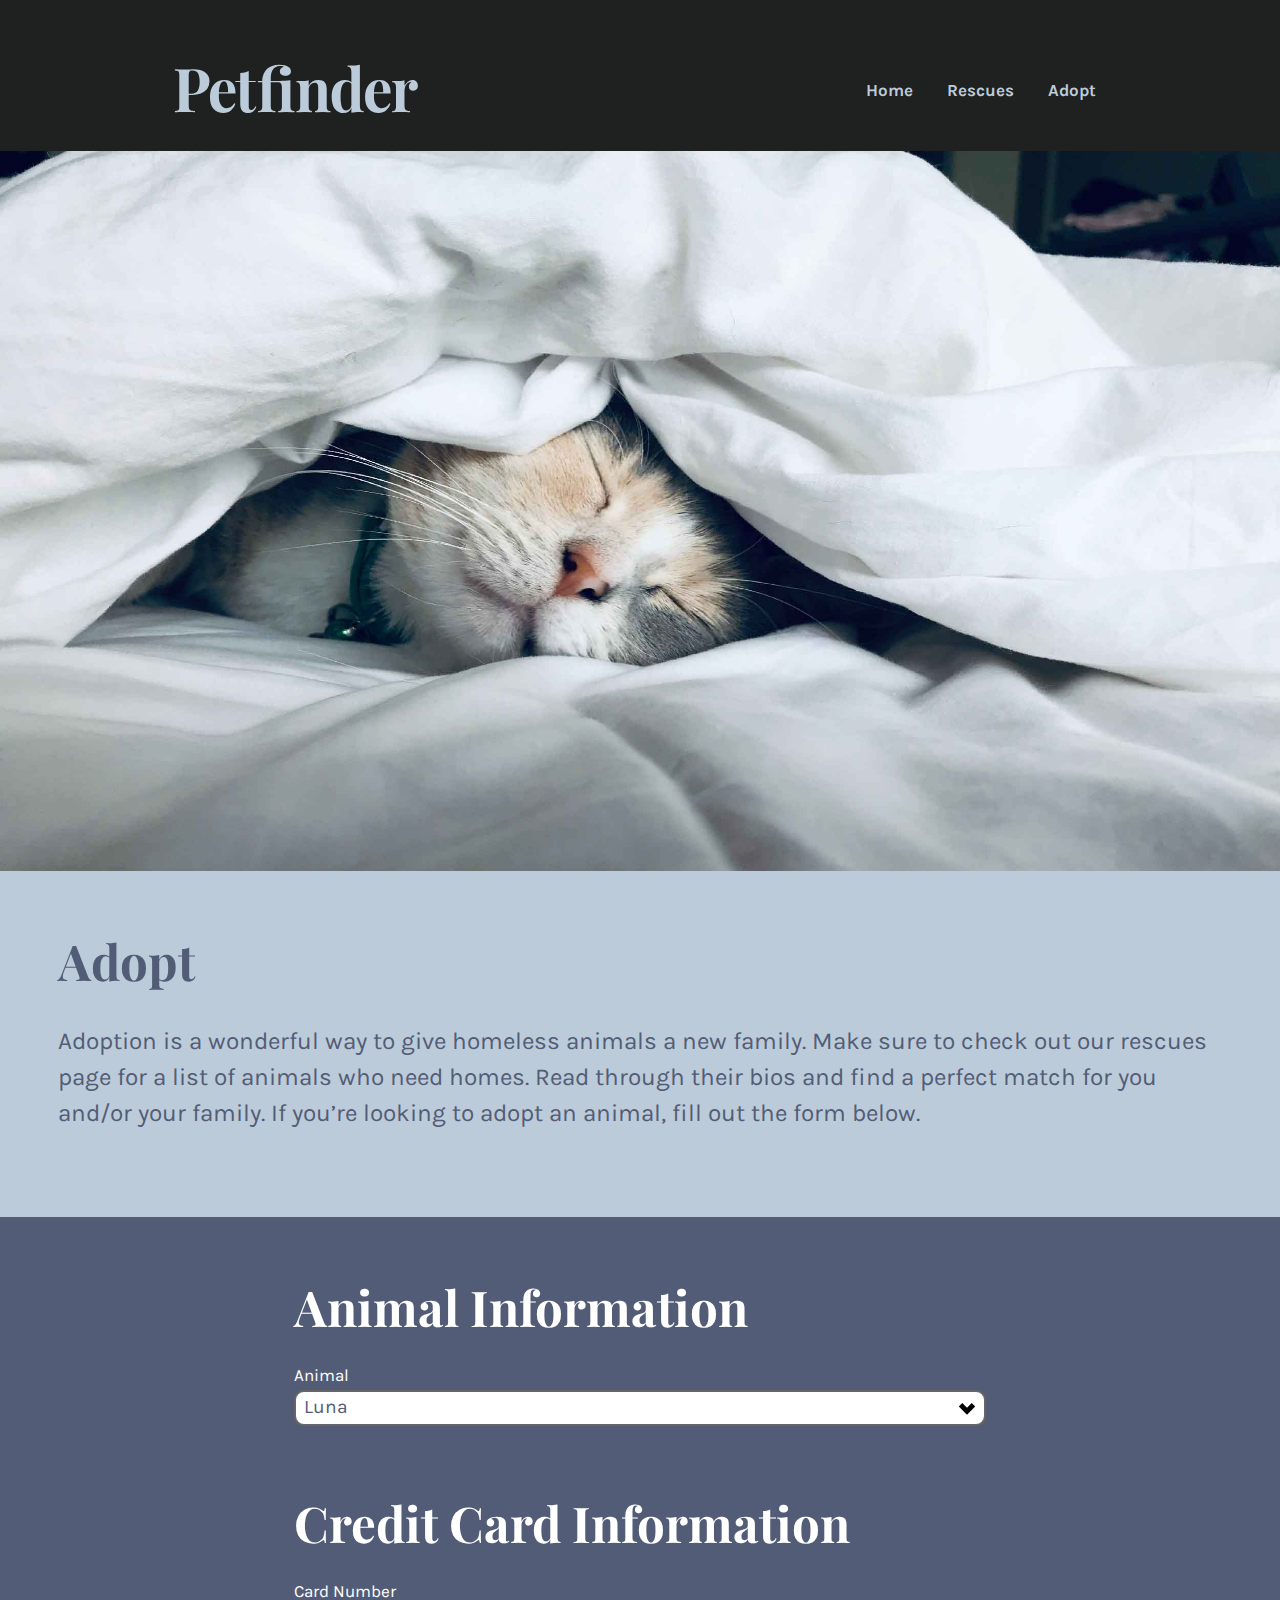
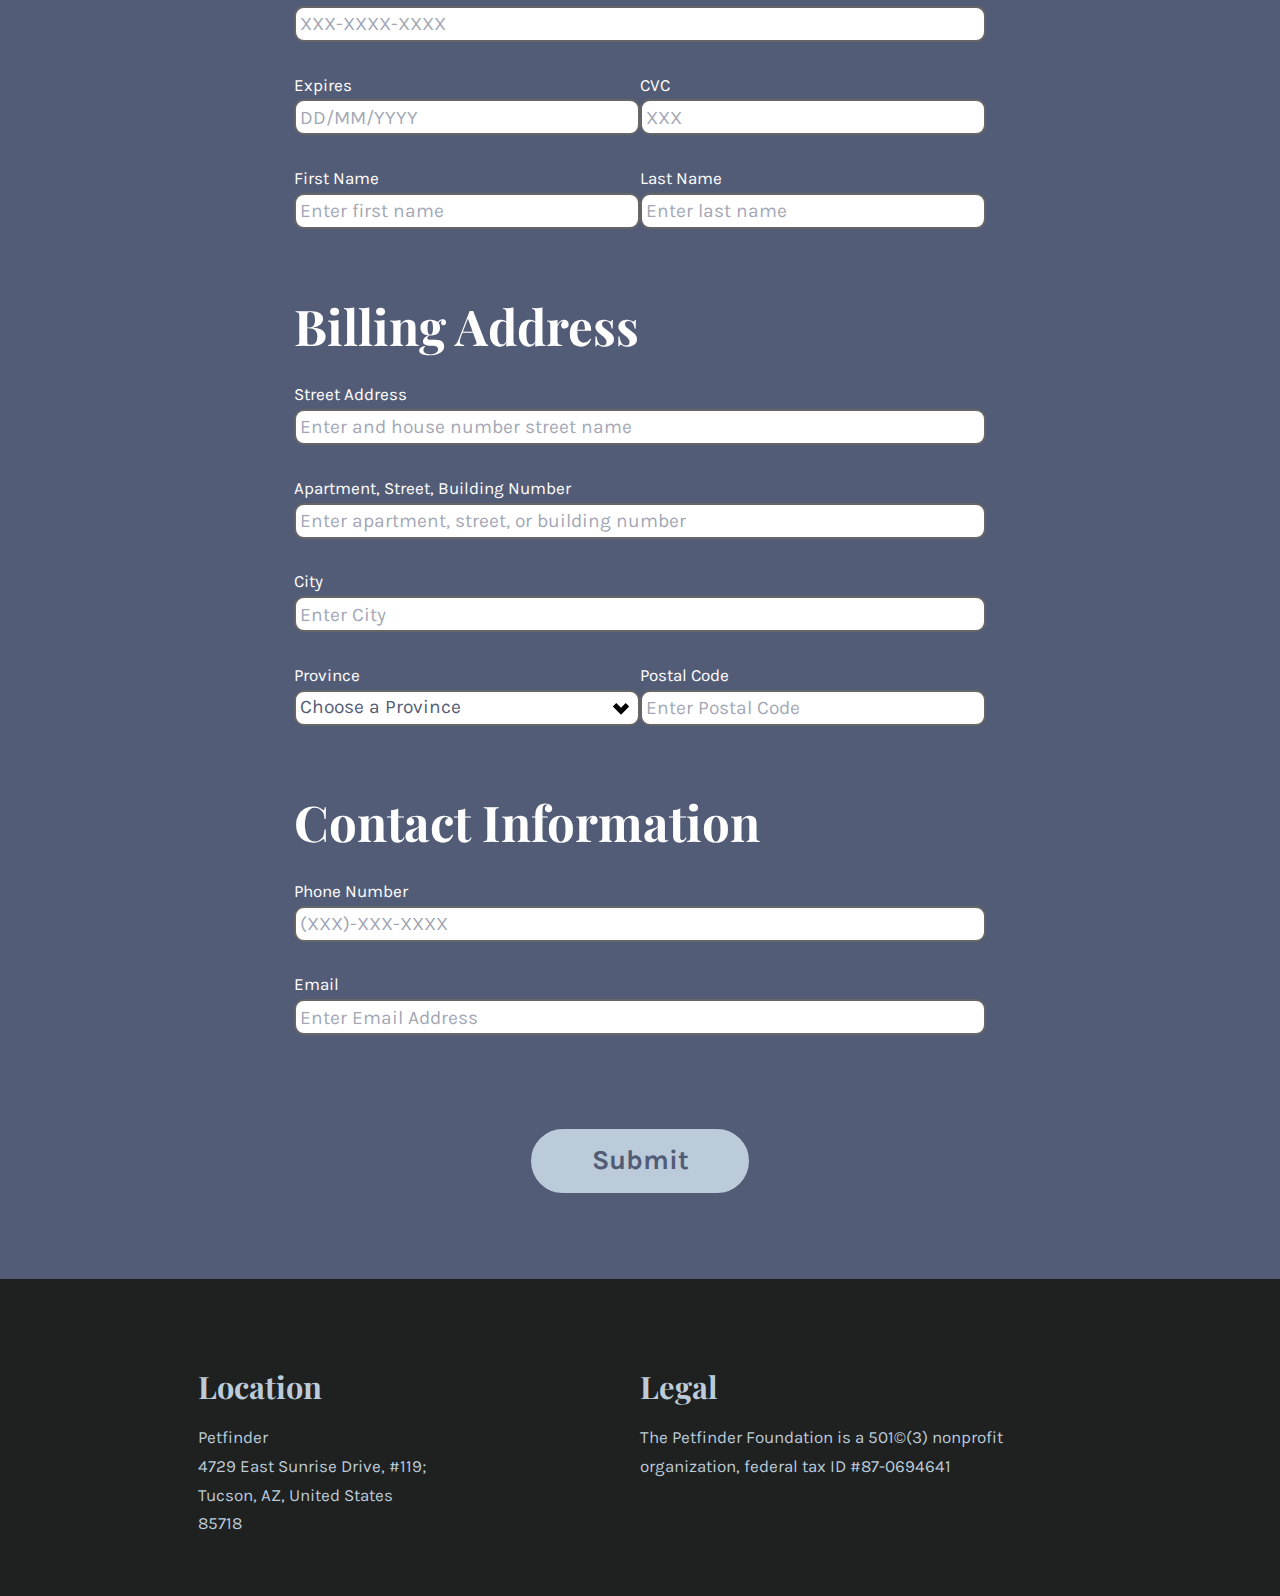
==== commit d77aacea: "Update adopt page" ====
--- a/adopt.html
+++ b/adopt.html
@@ -73,23 +73,23 @@
             <div class="grid">
               <div class="unit xs-1 s-1 m-1 l-1 push">
                 <label class="milli white-text" for="card-number">Card Number</label>
-                <input id="card-number" type="number" placeholder="XXX-XXXX-XXXX" required>
+                <input id="card-number" type="number" placeholder="XXX-XXXX-XXXX" aria-label="Credit Card Number" required>
               </div>
               <div class="unit xs-1 s-1 m-1-2 l-1-2 push">
                 <label class="milli white-text" for="expires">Expires</label>
-                <input id="expires" type="text" placeholder="DD/MM/YYYY" required>
+                <input id="expires" type="text" placeholder="DD/MM/YYYY" aria-label="Day/Month/Year" required>
               </div>
               <div class="unit xs-1 s-1 m-1-2 l-1-2 push">
                 <label class="milli white-text" for="cvc">CVC</label>
-                <input id="cvc" type="number" placeholder="XXX" required>
+                <input id="cvc" type="number" placeholder="XXX" aria-label="CVC Number" required>
               </div>
               <div class="unit xs-1 s-1 m-1-2 l-1-2 push">
                 <label class="milli white-text" for="first-name">First Name</label>
-                <input id="first-name" type="text" placeholder="Enter first name" required>
+                <input id="first-name" type="text" placeholder="Enter first name" aria-label="First Name" required>
               </div>
               <div class="unit xs-1 s-1 m-1-2 l-1-2 push">
                 <label class="milli white-text" for="last-name">Last Name</label>
-                <input id="last-name" type="text" placeholder="Enter last name" required>
+                <input id="last-name" type="text" placeholder="Enter last name" aria-label="Last Name" required>
               </div>
             </div>
           </fieldset>
@@ -98,15 +98,15 @@
             <div class="grid">
               <div class="unit xs-1 s-1 m-1 l-1 push">
                 <label class="milli white-text" for="address">Street Address</label>
-                <input id="address" type="text" placeholder="Enter and house number street name" required>
+                <input id="address" type="text" placeholder="Enter and house number street name" aria-label="Street Address" required>
               </div>
               <div class="unit xs-1 s-1 m-1 l-1 push">
                 <label class="milli white-text" for="apartment">Apartment, Street, Building Number</label>
-                <input id="apartment" type="text" placeholder="Enter apartment, street, or building number">
+                <input id="apartment" type="text" placeholder="Enter apartment, street, or building number" aria-label="Apartment, Street, Building Number">
               </div>
               <div class="unit xs-1 s-1 m-1 l-1 push">
                 <label class="milli white-text" for="city">City</label>
-                <input id="city" type="text" placeholder="Enter City" required>
+                <input id="city" type="text" placeholder="Enter City" aria-label="City" required>
               </div>
               <div class="unit xs-1 s-1 m-1-2 l-1-2 push">
                 <label class="milli white-text" for="province">Province</label>
@@ -129,7 +129,7 @@
               </div>
               <div class="space-before unit xs-1 s-1 m-1-2 l-1-2 push">
                 <label class="milli white-text" for="postal">Postal Code</label>
-                <input id="postal" type="text" placeholder="Enter Postal Code" required>
+                <input id="postal" type="text" placeholder="Enter Postal Code" aria-label="Postal Code" required>
               </div>
             </div>
           </fieldset>
@@ -138,11 +138,11 @@
             <div class="grid">
               <div class="unit xs-1 s-1 m-1 l-1 push">
                 <label class="milli white-text" for="phone-number">Phone Number</label>
-                <input id="phone-number" type="tel" placeholder="(XXX)-XXX-XXXX" required>
+                <input id="phone-number" type="tel" placeholder="(XXX)-XXX-XXXX" aria-label="Phone Number" required>
               </div>
               <div class="unit xs-1 s-1 m-1 l-1">
                 <label class="milli white-text" for="email">Email</label>
-                <input id="email" type="email" placeholder="Enter Email Address" required>
+                <input id="email" type="email" placeholder="Enter Email Address" aria-label="Email" required>
               </div>
             </div>
           </fieldset>
@@ -152,14 +152,13 @@
         </form>
       </article>
     </section>
-
   </main>
 
   <footer class="footer black-background" role="contentinfo">
     <section class="wrapper">
       <div class="grid island-2">
         <div class="unit xs-1 s-1 m-1-2 l-1-2 pad-t">
-          <h3 class="blue-text push-1-2">Location</h3>
+          <h2 class="blue-text push-1-2">Location</h2>
           <address class="not-italic blue-text milli">
             Petfinder<br>
             4729 East Sunrise Drive, #119;<br>
@@ -168,7 +167,7 @@
           </address>
         </div>
         <div class="unit xs-1 s-1 m-1-2 l-1-2 pad-t pad-b">
-          <h3 class="blue-text push-1-2">Legal</h3>
+          <h2 class="blue-text push-1-2">Legal</h2>
           <p class="blue-text milli">The Petfinder Foundation is a 501©(3) nonprofit organization, federal tax ID #87-0694641</p>
         </div>
       </div>
